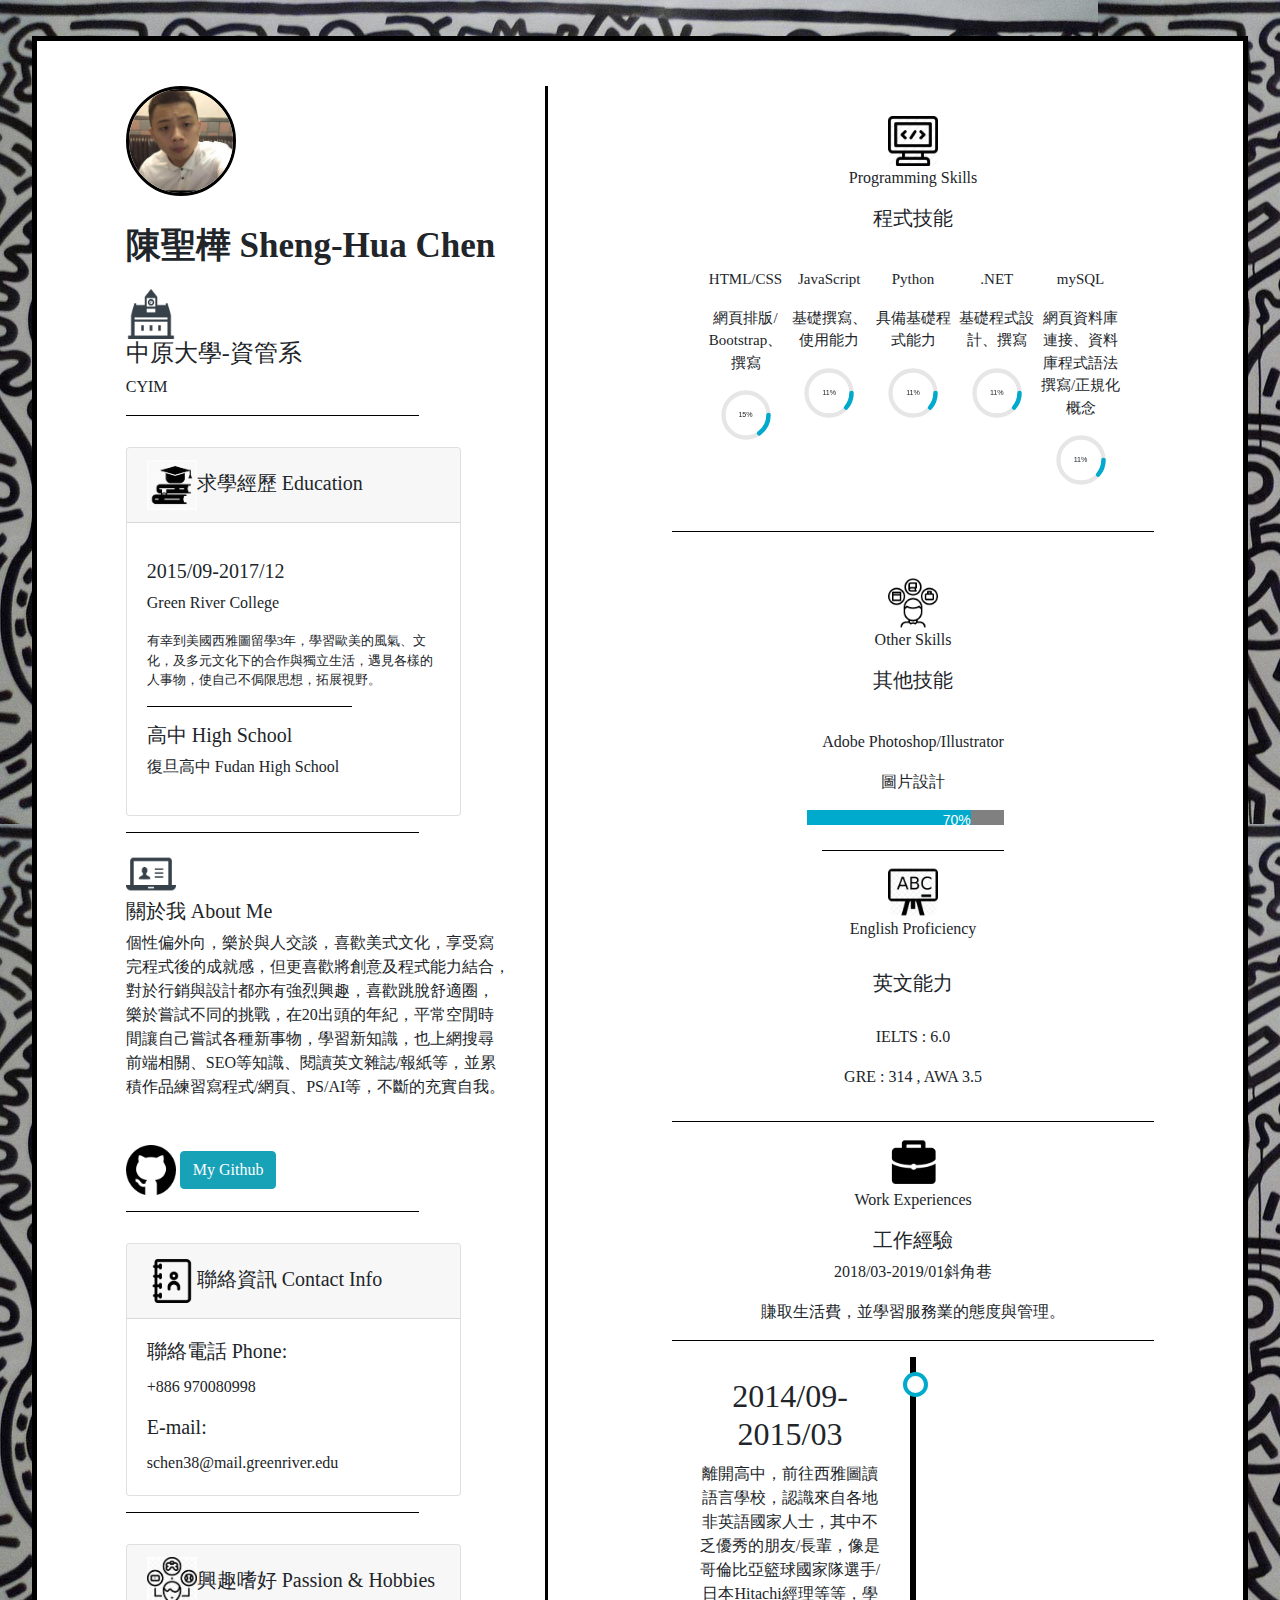
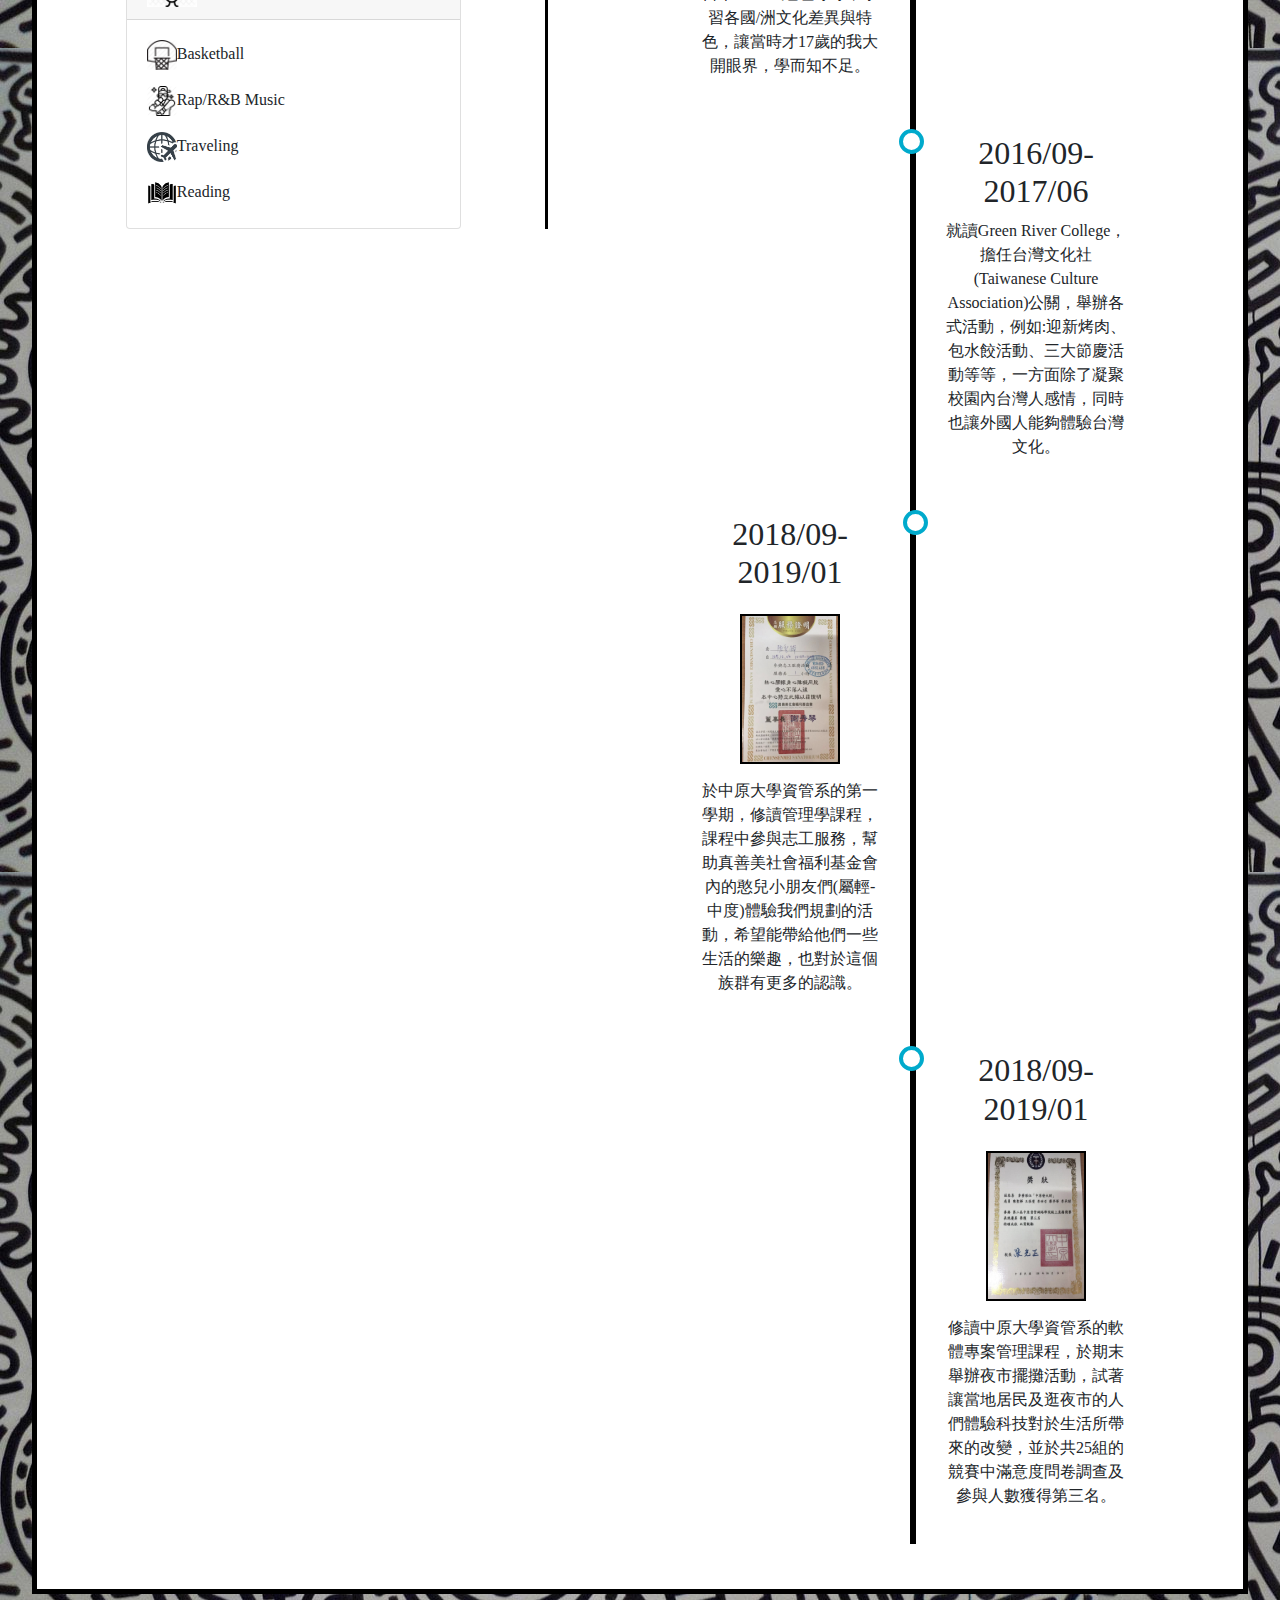
==== resume.html @ caaf8d16 "Add files via upload" ====
<!DOCTYPE html>
<html>
<head>
<meta name="viewport" content="width=device-width, initial-scale=1">
<meta charset="utf-8" >
<link rel="stylesheet" href="https://maxcdn.bootstrapcdn.com/bootstrap/4.0.0/css/bootstrap.min.css" integrity="sha384-Gn5384xqQ1aoWXA+058RXPxPg6fy4IWvTNh0E263XmFcJlSAwiGgFAW/dAiS6JXm" crossorigin="anonymous">
<style>
	body{
		background-image: url(img/back.jpg);
		font-family: Impact,Microsoft JhengHei; 
		text-decoration: none;
	}
	.main{
		margin: 4vh auto;
		background-color: white;
		max-width: 95vw;
		border:5px black solid;
	}
	.frame{
		margin: 0px auto;/*div對齊效果*/
  		text-align: center;/*display: inline對齊效果*/
  		font-weight: 500;
  		font-family: Impact; 

	}
	.frame div{
	 	display: inline-block;/*讓div並排*/ 
		vertical-align: top;/*就算個個div行數不同，也一律向上對齊*/ 
	}
	.left{
		margin:45px 60px;
		width:35%;
		max-width: 35%;
		text-align: left;
		border-right: 3px black solid;
	}
	.name{
		font-weight: 600;
		font-size: 35px;
	}
	.me{
		width:110px;
		height:110px;
		border-radius: 50%;
		border: 3px solid black;
	}
	.right{
		margin:45px 60px;
		width:40%;
		max-width: 40%;
	}
	.card{
		margin-top: 15px;
		width: 80%;
		max-width: 80%;
	}
	.btn-info a{
		text-decoration:none;
		color: white
	}
	.git{
		width: 100%;
		max-width: 100%;
		margin-top: 30px;
	}
	.skills{
		margin-top: 30px;
	}
	.icon{
		width: 50px;
		height: 50px;
	}
	.hobby{
		width: 30px;
		height: 30px;
	}
	.percent{
		margin: 30px auto;
		width:100%;
		max-width: 100%;
		font-size: 15px;
	}
	.percent div{
		width:80px;
	}
	.scontainer {
		height:15px;
  		background-color: grey;
  		width: 100%;
  		margin: 0 auto;
  		text-align: left;
	}

	.skill {
		height:15px;
 		text-align: right;
  		margin-left: -15px;
  		font-size: 14px;
  		font-family: sans-serif; 
  		color: white;
 		max-width: 100%;
	}

	.adobe {width: 90%; background-color: #00aacc;}
	.timeline {
  		position: relative;
  		max-width: 100%;
  		margin: 0 auto;
	}
	.timeline::after {
  		content: '';
  		position: absolute;
  		width: 6px;
  		background-color: black;
  		top: 0;
  		bottom: 0;
  		left: 50%;
  		margin-left: -3px;
	}

/* Container around content */
	.tcontainer {
  		position: relative;
  		background-color: inherit;
  		width: 50%;
	}

/* The circles on the timeline */
	.tcontainer::after {
  		content: '';
  		position: absolute;
  		width: 25px;
  		height: 25px;
  		right: -17px;
  		background-color: white;
  		border: 4px solid #00aacc;
  		top: 15px;
  		border-radius: 50%;
  		z-index: 1;
	}
	.tleft {
  		left: -25.5%;
	}

/* Place the container to the right */
	.tright {
  		left: 25.5%;
	}

/* Add arrows to the left container (pointing right) */
	.tleft::before {
  		content: " ";
  		height: 0;
 		position: absolute;
  		top: 22px;
  		width: 0;
  		z-index: 1;
  		right: 30px;
  		border: medium solid black;
  		border-width: 10px 0 10px 10px;
  		border-color: transparent transparent transparent white;
	}

/* Add arrows to the right container (pointing left) */
	.tright::before {
  		content: " ";
  		height: 0;
  		position: absolute;
  		top: 22px;
  		width: 0;
  		z-index: 1;
  		left: 30px;
  		border: medium solid black;
  		border-width: 10px 10px 10px 0;
  		border-color: transparent white transparent transparent;
	}

/* Fix the circle for containers on the right side */
	.tright::after {
  		left: -16px;
	}

/* The actual content */
	.content {
  		padding: 20px 30px;
  		background-color: white;
  		position: relative;
  		border-radius: 6px;
      max-height: 100%;
      max-width: 100%;
	}
  .content img{
    width: 100px;
    height: 150px;
    transition: all 1.5s ease;
  }
  .content img:hover {
    transform: scale(3,3);
  }

/* Media queries - Responsive timeline on screens less than 600px wide */
	@media screen and (max-width: 600px) {
  /* Place the timelime to the left */
  	.timeline::after {
  		left: 31px;
  	}
  
  /* Full-width containers */
  	.tcontainer {
  		width: 100%;
  		padding-left: 70px;
  		padding-right: 25px;
  	}
  
  /* Make sure that all arrows are pointing leftwards */
  	.tcontainer::before {
  		left: 60px;
 	 	border: medium solid black;
  		border-width: 10px 10px 10px 0;
  		border-color: transparent white transparent transparent;
  	}

  /* Make sure all circles are at the same spot */
  	.tleft::after, .tright::after {
  		left: 15px;
  	}
  
  /* Make all right containers behave like the left ones */
  	.tright {
  		left: 0%;
  	}
</style>
</head>

<body>
<div class="main">
	<div class="frame">
	<div class="left">
  		<img src="img/me.png" class="me">
  		<br><br>
  		<p class="name">陳聖樺  Sheng-Hua Chen</p>
  		<img src="img/school.png" class="icon">
  		<h4>中原大學-資管系</h4>
  		<p>CYIM</p>
  		<hr width="70%" align="left" color="black">
  		<div class="card">
  			<h5 class="card-header"><img src="img/education.jpg" class="icon">求學經歷  Education</h5>
  			<div class="card-body">
  				<p class="card-text"><h5>2015/09-2017/12</h5>Green River College</p>
  				<p class="card-text" style="font-size: 13px;">有幸到美國西雅圖留學3年，學習歐美的風氣、文化，及多元文化下的合作與獨立生活，遇見各樣的人事物，使自己不侷限思想，拓展視野。</p>
  				<hr width="70%" align="left" color="black">
  				<p class="card-text"><h5>高中  High School</h5>復旦高中  Fudan High School</p>
  			</div>
  		</div>
  		<hr width="70%" align="left" color="black">
  		<img src="img/aboutme.png" class="icon">
  		<h5>關於我  About Me</h5>
  		<p>個性偏外向，樂於與人交談，喜歡美式文化，享受寫<br>完程式後的成就感，但更喜歡將創意及程式能力結合，<br>對於行銷與設計都亦有強烈興趣，喜歡跳脫舒適圈，<br>樂於嘗試不同的挑戰，在20出頭的年紀，平常空閒時<br>間讓自己嘗試各種新事物，學習新知識，也上網搜尋<br>前端相關、SEO等知識、閱讀英文雜誌/報紙等，並累<br>積作品練習寫程式/網頁、PS/AI等，不斷的充實自我。
  		</p>
  		<div class="git">
  			<img src="img/github.png" class="icon">
  			<a href="https://github.com/schen38" class="btn btn-info">My    Github</a>
  		</div>
  		<hr width="70%" align="left" color="black">
  		<div class="card">
  			<h5 class="card-header"><img src="img/contact.png" class="icon">聯絡資訊  Contact Info</h5>
  			<div class="card-body">
    			<h5 class="card-title">聯絡電話  Phone:</h5>
    			<p class="card-text">+886 970080998</p>
    			<h5 class="card-title">E-mail:</h5>
    			<p class="card-text">schen38@mail.greenriver.edu</p>
  			</div>
  		</div>
  		<hr width="70%" align="left" color="black">
  		<div class="card">
  			<h5 class="card-header"><img src="img/hobby.jpg" class="icon">興趣嗜好  Passion & Hobbies</h5>
  			<div class="card-body">
  				<p class="card-text"><img src="img/basketball.png" class="hobby">Basketball</p>
  				<p class="card-text"><img src="img/rap.png" class="hobby">Rap/R&B Music</p>
  				<p class="card-text"><img src="img/traveling.jpg" class="hobby">Traveling</p>
  				<p class="card-text"><img src="img/reading.png" class="hobby">Reading</p>
  			</div>
  		</div>
  	</div>
  	<div class="right">
  		<div class="skills">
  			<img src="img/codingicon.png" class="icon">
  			<p>Programming    Skills</p>
  			<h5>程式技能</h5>
  		</div>
  		<div class="percent">
  			<div>
  				<center><p>HTML/CSS</p></center>
  				<center><p>網頁排版/ Bootstrap、撰寫</p></center>
  				<div class="circleChart" id="0"></div>
  			</div>
  			<div>
  				<center><p>JavaScript</p></center>
  				<center><p>基礎撰寫、使用能力</p></center>
  				<div class="circleChart" id="1"></div>
  			</div>
  			<div>
  				<center><p>Python</p></center>
  				<center><p>具備基礎程式能力</p></center>
  				<div class="circleChart" id="2"></div>
  			</div>
  			<div>
  				<center><p>.NET</p></center>
  				<center><p>基礎程式設計、撰寫</p></center>
  				<div class="circleChart" id="3"></div>
  			</div>
  			<div>
  				<center><p>mySQL</p></center>
  				<center><p>網頁資料庫連接、資料庫程式語法撰寫/正規化概念</p></center>
  				<div class="circleChart" id="4"></div>
  			</div>
		</div>
		<hr color="black">
		<div class="skills">
			<img src="img/otherskill.png" class="icon">
  			<p>Other Skills</p>
  			<h5>其他技能</h5>
  			<div class="skills">
    			<p>Adobe Photoshop/Illustrator</p>
    			<p>圖片設計</p>
    			<div class="scontainer">
      				<div class="skill adobe"><p>70%</p></div>
    			</div>
    			<hr color="black">
    			<img src="img/english.png" class="icon">
    			<p>English Proficiency</p>
    			<h5 class="skills">英文能力</h5>
    			<p class="skills">IELTS    :    6.0</p>
    			<p >GRE    :    314     ,    AWA    3.5</p>
    		</div>
		</div>
		<hr color="black">
		<img src="img/work.png" class="icon">
  		<p>Work    Experiences</p>
  		<h5>工作經驗</h5>
  		<p>2018/03-2019/01斜角巷</p>
  		<p>賺取生活費，並學習服務業的態度與管理。</p>
  		<hr color="black">
  		<div class="timeline">
  			<div class="tcontainer tleft">
    			<div class="content">
      				<h2>2014/09-2015/03</h2>
      				<p>離開高中，前往西雅圖讀語言學校，認識來自各地非英語國家人士，其中不乏優秀的朋友/長輩，像是哥倫比亞籃球國家隊選手/日本Hitachi經理等等，學習各國/洲文化差異與特色，讓當時才17歲的我大開眼界，學而知不足。</p>
    			</div>
  			</div>
  			<div class="tcontainer tright">
    			<div class="content">
      				<h2>2016/09-2017/06</h2>
      				<p>就讀Green River College，擔任台灣文化社(Taiwanese Culture Association)公關，舉辦各式活動，例如:迎新烤肉、包水餃活動、三大節慶活動等等，一方面除了凝聚校園內台灣人感情，同時也讓外國人能夠體驗台灣文化。</p>
    			</div>
  			</div>
  			<div class="tcontainer tleft">
    			<div class="content">
      			<h2>2018/09-2019/01</h2>
            <img src="img/certificatem.jpg" style="filter: grayscale(0.1); border:2px solid black;margin: 15px auto;">
      			<p>於中原大學資管系的第一學期，修讀管理學課程，課程中參與志工服務，幫助真善美社會福利基金會內的憨兒小朋友們(屬輕-中度)體驗我們規劃的活動，希望能帶給他們一些生活的樂趣，也對於這個族群有更多的認識。</p>
    			</div>
  			</div>
        <div class="tcontainer tright">
          <div class="content">
            <h2>2018/09-2019/01</h2>
            <img src="img/certificates.jpg" style="filter: grayscale(0.1); border:2px solid black;margin: 15px auto;">
            <p>修讀中原大學資管系的軟體專案管理課程，於期末舉辦夜市擺攤活動，試著讓當地居民及逛夜市的人們體驗科技對於生活所帶來的改變，並於共25組的競賽中滿意度問卷調查及參與人數獲得第三名。</p>
          </div>
        </div>
  		</div>
  	</div>
	</div>
</div>

<script src="js/jquery-1.11.0.min.js" type="text/javascript"></script>
<script src="js/circleChart.min.js"></script>
<script type="text/javascript">
	$(".circleChart#0").circleChart({
		size: 50,
		value: 80,
		text: 0,
		onDraw: function(el, circle) {
			circle.text(Math.round(circle.value) + "%");
		}
	});
	$(".circleChart#1").circleChart({
		size: 50,
		value: 60,
		text: 0,
		onDraw: function(el, circle) {
			circle.text(Math.round(circle.value) + "%");
		}
	});
	$(".circleChart#2").circleChart({
		size: 50,
		value: 60,
		text: 0,
		onDraw: function(el, circle) {
			circle.text(Math.round(circle.value) + "%");
		}
	});
	$(".circleChart#3").circleChart({
		size: 50,
		value: 60,
		text: 0,
		onDraw: function(el, circle) {
			circle.text(Math.round(circle.value) + "%");
		}
	});
	$(".circleChart#4").circleChart({
		size: 50,
		value: 60,
		text: 0,
		onDraw: function(el, circle) {
			circle.text(Math.round(circle.value) + "%");
		}
	});

</script>
</body>
</html>
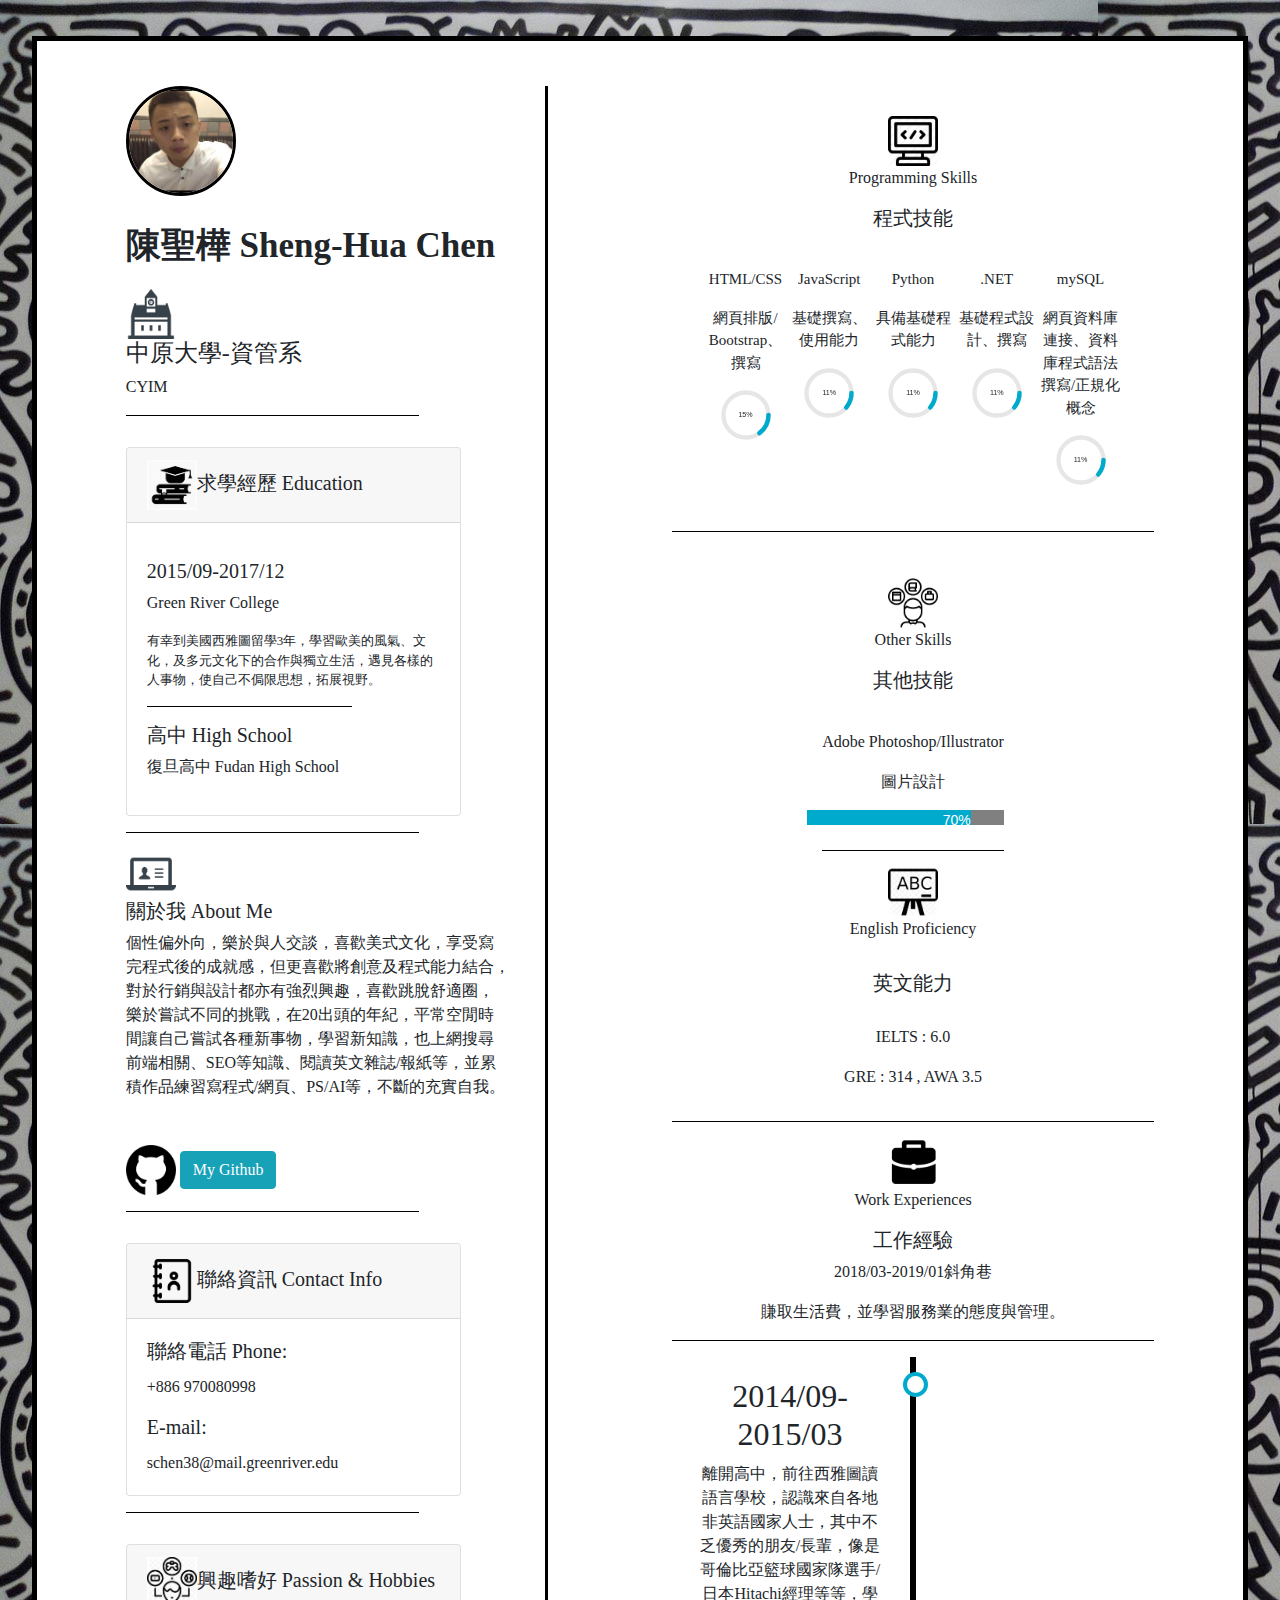
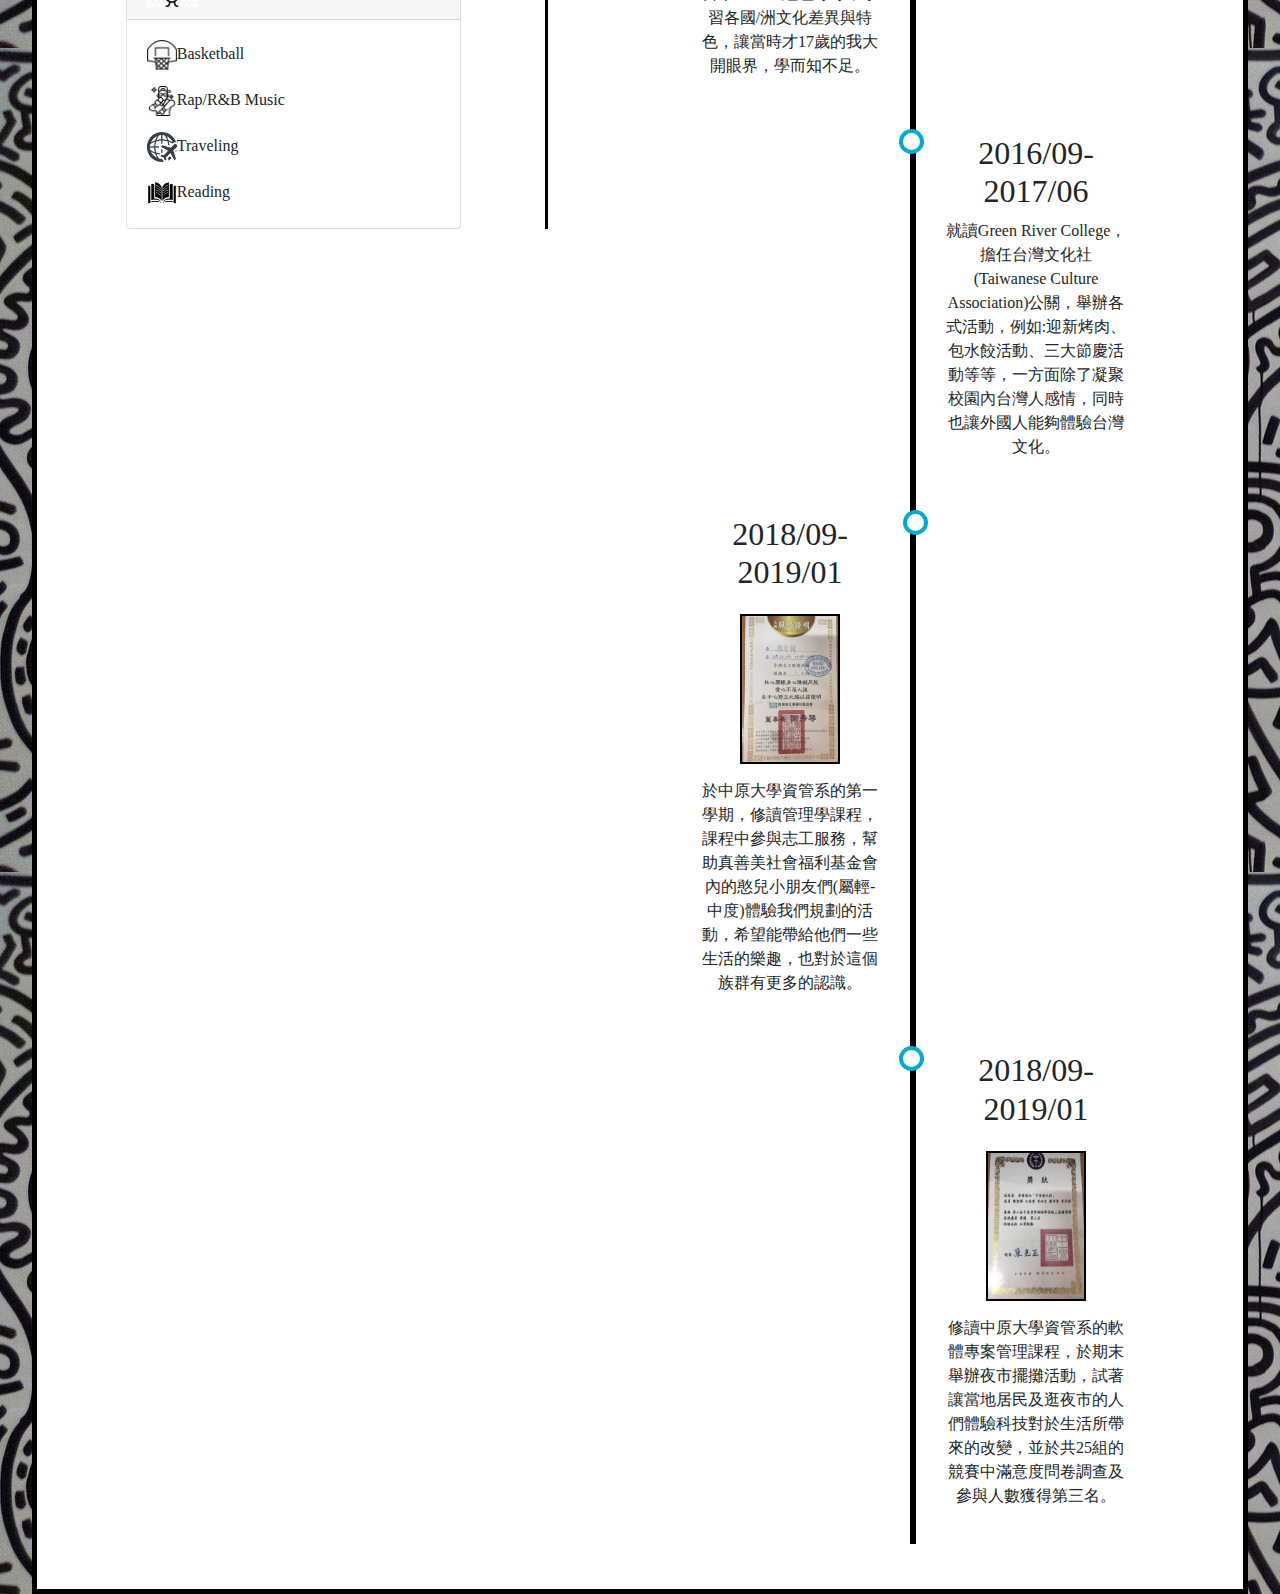
==== commit ac673468: "Update resume.html" ====
--- a/resume.html
+++ b/resume.html
@@ -9,6 +9,10 @@
 		background-image: url(img/back.jpg);
 		font-family: Impact,Microsoft JhengHei; 
 		text-decoration: none;
+		max-width: 100vw;
+   		width: 100vw;
+    		max-height: 100vh;
+    		height: 100vh;
 	}
 	.main{
 		margin: 4vh auto;
@@ -419,4 +423,4 @@
 
 </script>
 </body>
-</html>+</html>
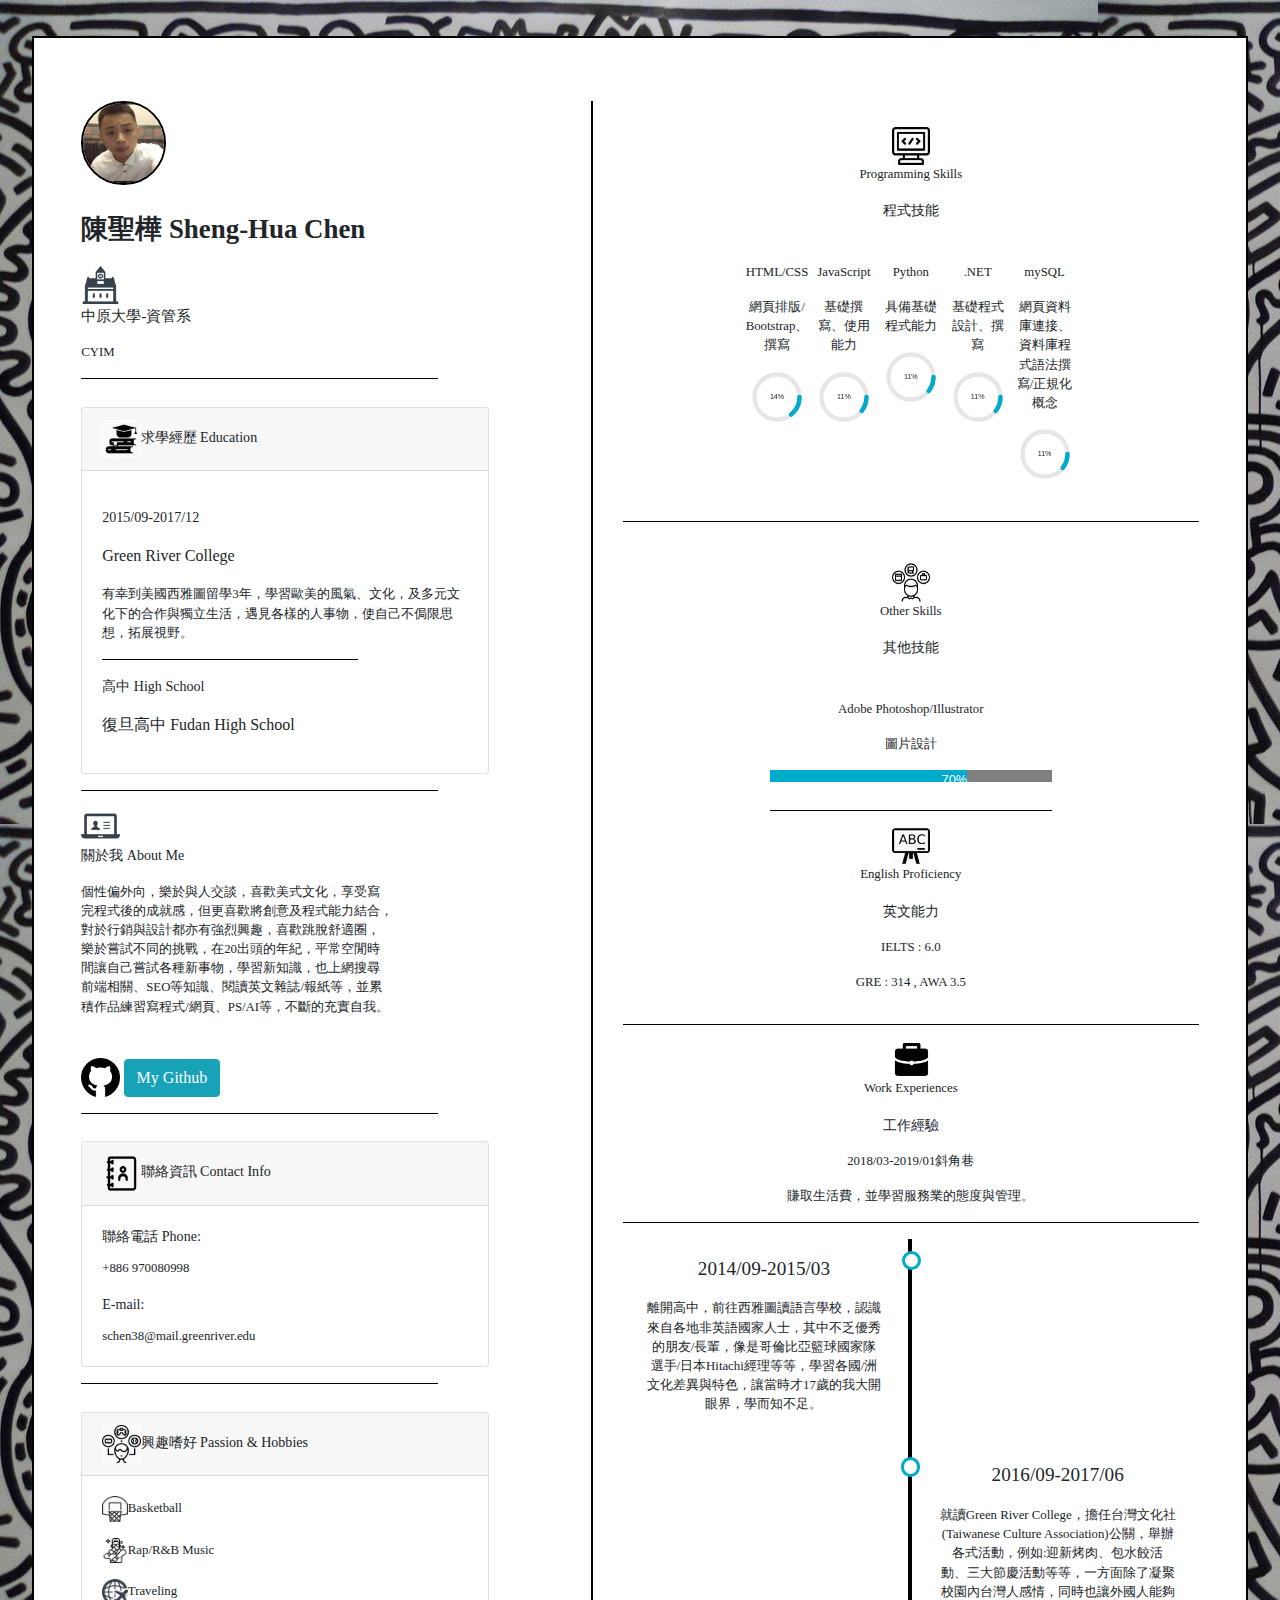
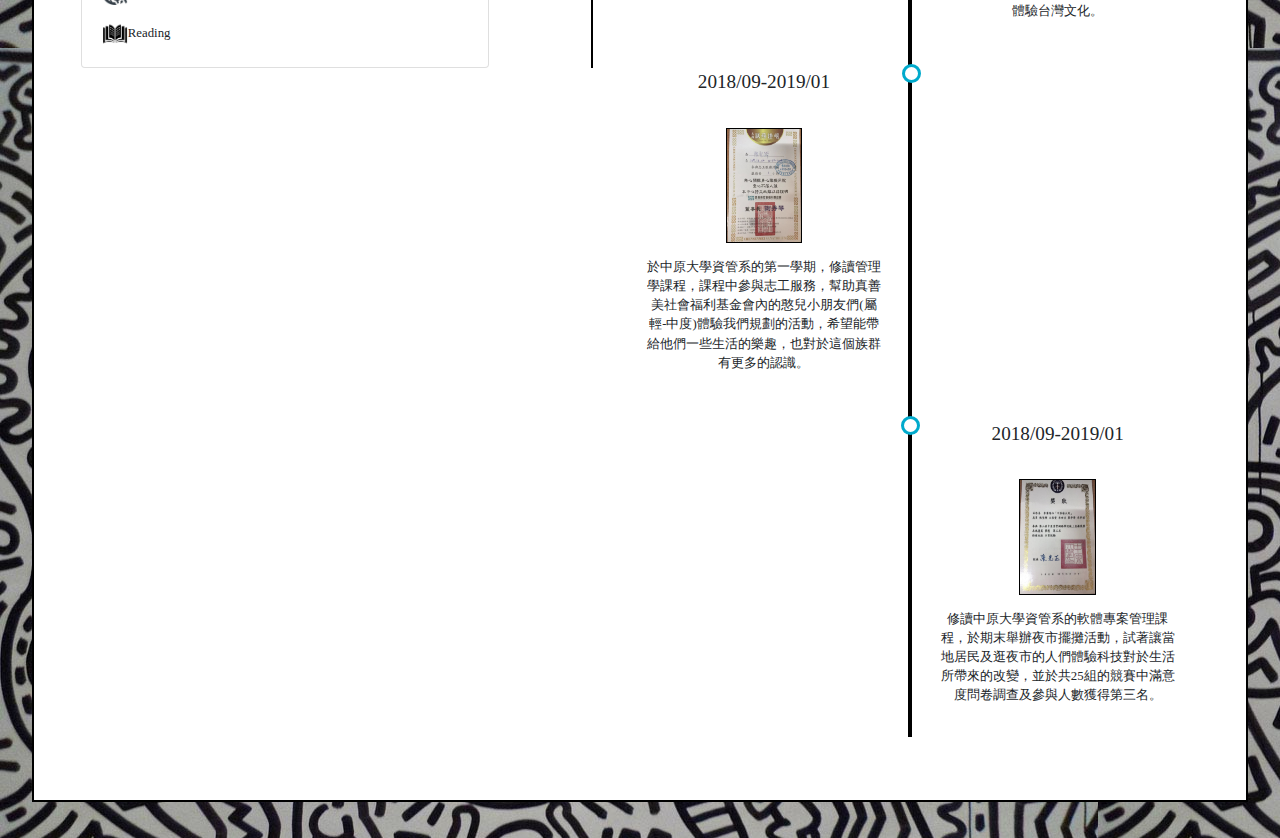
==== commit 14b5f373: "Update resume.html" ====
--- a/resume.html
+++ b/resume.html
@@ -9,18 +9,28 @@
 		background-image: url(img/back.jpg);
 		font-family: Impact,Microsoft JhengHei; 
 		text-decoration: none;
-		max-width: 100vw;
-   		width: 100vw;
-    		max-height: 100vh;
-    		height: 100vh;
-	}
+    }
+  .myh2{
+    font-size: 1.5vmax;
+  }
+  .myh4{
+    font-size: 1.2vmax;
+  }
+  .myh5{
+    font-size: 1.1vmax;
+  }
+  .myp {
+    font-size: 1.0vmax;
+  }
 	.main{
 		margin: 4vh auto;
 		background-color: white;
 		max-width: 95vw;
-		border:5px black solid;
+		border:0.2vmax black solid;
 	}
 	.frame{
+    max-width: 90vw;
+    width: 90vw;
 		margin: 0px auto;/*div對齊效果*/
   		text-align: center;/*display: inline對齊效果*/
   		font-weight: 500;
@@ -32,29 +42,29 @@
 		vertical-align: top;/*就算個個div行數不同，也一律向上對齊*/ 
 	}
 	.left{
-		margin:45px 60px;
-		width:35%;
-		max-width: 35%;
+		margin:7vh 1vw;
+		width:40vw;
+		max-width: 40vw;
 		text-align: left;
-		border-right: 3px black solid;
+		border-right: 0.2vmax black solid;
 	}
 	.name{
 		font-weight: 600;
-		font-size: 35px;
+		font-size: 2.1vmax;
 	}
 	.me{
-		width:110px;
-		height:110px;
+		width:6.6vmax;
+		height:6.6vmax;
 		border-radius: 50%;
-		border: 3px solid black;
+		border: 0.2vmax solid black;
 	}
 	.right{
-		margin:45px 60px;
-		width:40%;
-		max-width: 40%;
+		margin:7vh 1vw;
+		width:45vw;
+		max-width: 45vw;
 	}
 	.card{
-		margin-top: 15px;
+		margin-top: 0.9vmax;
 		width: 80%;
 		max-width: 80%;
 	}
@@ -65,30 +75,32 @@
 	.git{
 		width: 100%;
 		max-width: 100%;
-		margin-top: 30px;
+		margin-top: 2vmax;
 	}
 	.skills{
-		margin-top: 30px;
+    max-width: 70%;
+    width: 70%;
+		margin-top: 2vmax;
 	}
 	.icon{
-		width: 50px;
-		height: 50px;
+		width: 3vmax;
+		height: 3vmax;
 	}
 	.hobby{
-		width: 30px;
-		height: 30px;
+		width: 2vmax;
+		height: 2vmax;
 	}
 	.percent{
-		margin: 30px auto;
+		margin: 2vmax auto;
 		width:100%;
 		max-width: 100%;
-		font-size: 15px;
+		font-size: 0.9vmax;
 	}
 	.percent div{
-		width:80px;
+		width:5vmax;
 	}
 	.scontainer {
-		height:15px;
+		height:0.9vmax;
   		background-color: grey;
   		width: 100%;
   		margin: 0 auto;
@@ -96,13 +108,12 @@
 	}
 
 	.skill {
-		height:15px;
+		height:0.9vmax;
  		text-align: right;
-  		margin-left: -15px;
-  		font-size: 14px;
+  		font-size: 0.88vmax;
   		font-family: sans-serif; 
   		color: white;
- 		max-width: 100%;
+ 		max-width: 70%;
 	}
 
 	.adobe {width: 90%; background-color: #00aacc;}
@@ -114,12 +125,12 @@
 	.timeline::after {
   		content: '';
   		position: absolute;
-  		width: 6px;
+  		width: 0.33vmax;
   		background-color: black;
   		top: 0;
   		bottom: 0;
   		left: 50%;
-  		margin-left: -3px;
+  		margin-left: -0.2vmax;
 	}
 
 /* Container around content */
@@ -133,12 +144,12 @@
 	.tcontainer::after {
   		content: '';
   		position: absolute;
-  		width: 25px;
-  		height: 25px;
-  		right: -17px;
+  		width: 1.5vmax;
+  		height: 1.5vmax;
+  		right: -1vmax;
   		background-color: white;
-  		border: 4px solid #00aacc;
-  		top: 15px;
+  		border: 0.26vmax solid #00aacc;
+  		top: 0.9vmax;
   		border-radius: 50%;
   		z-index: 1;
 	}
@@ -156,12 +167,12 @@
   		content: " ";
   		height: 0;
  		position: absolute;
-  		top: 22px;
+  		top: 1.3vmax;
   		width: 0;
   		z-index: 1;
-  		right: 30px;
+  		right: 2vmax;
   		border: medium solid black;
-  		border-width: 10px 0 10px 10px;
+  		border-width: 0.6vmax 0 0.6vmax 0.6vmax;
   		border-color: transparent transparent transparent white;
 	}
 
@@ -170,32 +181,32 @@
   		content: " ";
   		height: 0;
   		position: absolute;
-  		top: 22px;
+  		top: 1.3vmax;
   		width: 0;
   		z-index: 1;
-  		left: 30px;
+  		left: 2vmax;
   		border: medium solid black;
-  		border-width: 10px 10px 10px 0;
+  		border-width: 0.6vmax 0.6vmax 0.6vmax 0;
   		border-color: transparent white transparent transparent;
 	}
 
 /* Fix the circle for containers on the right side */
 	.tright::after {
-  		left: -16px;
+  		left: -1vmax;
 	}
 
 /* The actual content */
 	.content {
-  		padding: 20px 30px;
+  		padding: 1.2vmax 2vmax;
   		background-color: white;
   		position: relative;
-  		border-radius: 6px;
+  		border-radius: 0.33vmax;
       max-height: 100%;
       max-width: 100%;
 	}
   .content img{
-    width: 100px;
-    height: 150px;
+    width: 6vmax;
+    height: 9vmax;
     transition: all 1.5s ease;
   }
   .content img:hover {
@@ -203,30 +214,30 @@
   }
 
 /* Media queries - Responsive timeline on screens less than 600px wide */
-	@media screen and (max-width: 600px) {
+	@media screen and (max-width: 36vmax) {
   /* Place the timelime to the left */
   	.timeline::after {
-  		left: 31px;
+  		left: 2vmax;
   	}
   
   /* Full-width containers */
   	.tcontainer {
   		width: 100%;
-  		padding-left: 70px;
-  		padding-right: 25px;
+  		padding-left: 4.2vmax;
+  		padding-right: 1.5vmax;
   	}
   
   /* Make sure that all arrows are pointing leftwards */
   	.tcontainer::before {
-  		left: 60px;
+  		left: 3.6vmax;
  	 	border: medium solid black;
-  		border-width: 10px 10px 10px 0;
+  		border-width: 0.6vmax 0.6vmax 0.6vmax 0;
   		border-color: transparent white transparent transparent;
   	}
 
   /* Make sure all circles are at the same spot */
   	.tleft::after, .tright::after {
-  		left: 15px;
+  		left: 0.9vmax;
   	}
   
   /* Make all right containers behave like the left ones */
@@ -244,22 +255,22 @@
   		<br><br>
   		<p class="name">陳聖樺  Sheng-Hua Chen</p>
   		<img src="img/school.png" class="icon">
-  		<h4>中原大學-資管系</h4>
-  		<p>CYIM</p>
+  		<p class="myh4">中原大學-資管系</p>
+  		<p class="myp">CYIM</p>
   		<hr width="70%" align="left" color="black">
   		<div class="card">
-  			<h5 class="card-header"><img src="img/education.jpg" class="icon">求學經歷  Education</h5>
+  			<p class="card-header myh5"><img src="img/education.jpg" class="icon">求學經歷  Education</p>
   			<div class="card-body">
-  				<p class="card-text"><h5>2015/09-2017/12</h5>Green River College</p>
+  				<p class="card-text"><p class="myh5">2015/09-2017/12</p>Green River College</p>
   				<p class="card-text" style="font-size: 13px;">有幸到美國西雅圖留學3年，學習歐美的風氣、文化，及多元文化下的合作與獨立生活，遇見各樣的人事物，使自己不侷限思想，拓展視野。</p>
   				<hr width="70%" align="left" color="black">
-  				<p class="card-text"><h5>高中  High School</h5>復旦高中  Fudan High School</p>
+  				<p class="card-text"><p class="myh5">高中  High School</p>復旦高中  Fudan High School</p>
   			</div>
   		</div>
   		<hr width="70%" align="left" color="black">
   		<img src="img/aboutme.png" class="icon">
-  		<h5>關於我  About Me</h5>
-  		<p>個性偏外向，樂於與人交談，喜歡美式文化，享受寫<br>完程式後的成就感，但更喜歡將創意及程式能力結合，<br>對於行銷與設計都亦有強烈興趣，喜歡跳脫舒適圈，<br>樂於嘗試不同的挑戰，在20出頭的年紀，平常空閒時<br>間讓自己嘗試各種新事物，學習新知識，也上網搜尋<br>前端相關、SEO等知識、閱讀英文雜誌/報紙等，並累<br>積作品練習寫程式/網頁、PS/AI等，不斷的充實自我。
+  		<p class="myh5">關於我  About Me</p>
+  		<p class="myp">個性偏外向，樂於與人交談，喜歡美式文化，享受寫<br>完程式後的成就感，但更喜歡將創意及程式能力結合，<br>對於行銷與設計都亦有強烈興趣，喜歡跳脫舒適圈，<br>樂於嘗試不同的挑戰，在20出頭的年紀，平常空閒時<br>間讓自己嘗試各種新事物，學習新知識，也上網搜尋<br>前端相關、SEO等知識、閱讀英文雜誌/報紙等，並累<br>積作品練習寫程式/網頁、PS/AI等，不斷的充實自我。
   		</p>
   		<div class="git">
   			<img src="img/github.png" class="icon">
@@ -267,109 +278,109 @@
   		</div>
   		<hr width="70%" align="left" color="black">
   		<div class="card">
-  			<h5 class="card-header"><img src="img/contact.png" class="icon">聯絡資訊  Contact Info</h5>
+  			<p class="card-header myh5"><img src="img/contact.png" class="icon">聯絡資訊  Contact Info</p>
   			<div class="card-body">
-    			<h5 class="card-title">聯絡電話  Phone:</h5>
-    			<p class="card-text">+886 970080998</p>
-    			<h5 class="card-title">E-mail:</h5>
-    			<p class="card-text">schen38@mail.greenriver.edu</p>
+    			<p class="card-title myh5">聯絡電話  Phone:</p>
+    			<p class="card-text myp">+886 970080998</p>
+    			<p class="card-title myh5">E-mail:</p>
+    			<p class="card-text myp">schen38@mail.greenriver.edu</p>
   			</div>
   		</div>
   		<hr width="70%" align="left" color="black">
   		<div class="card">
-  			<h5 class="card-header"><img src="img/hobby.jpg" class="icon">興趣嗜好  Passion & Hobbies</h5>
+  			<p class="card-header myh5"><img src="img/hobby.jpg" class="icon">興趣嗜好  Passion & Hobbies</p>
   			<div class="card-body">
-  				<p class="card-text"><img src="img/basketball.png" class="hobby">Basketball</p>
-  				<p class="card-text"><img src="img/rap.png" class="hobby">Rap/R&B Music</p>
-  				<p class="card-text"><img src="img/traveling.jpg" class="hobby">Traveling</p>
-  				<p class="card-text"><img src="img/reading.png" class="hobby">Reading</p>
+  				<p class="card-text myp"><img src="img/basketball.png" class="hobby">Basketball</p>
+  				<p class="card-text myp"><img src="img/rap.png" class="hobby">Rap/R&B Music</p>
+  				<p class="card-text myp"><img src="img/traveling.jpg" class="hobby">Traveling</p>
+  				<p class="card-text myp"><img src="img/reading.png" class="hobby">Reading</p>
   			</div>
   		</div>
   	</div>
   	<div class="right">
   		<div class="skills">
   			<img src="img/codingicon.png" class="icon">
-  			<p>Programming    Skills</p>
-  			<h5>程式技能</h5>
+  			<p class="myp">Programming    Skills</p>
+  			<p class="myh5">程式技能</p>
   		</div>
   		<div class="percent">
   			<div>
-  				<center><p>HTML/CSS</p></center>
-  				<center><p>網頁排版/ Bootstrap、撰寫</p></center>
+  				<center><p class="myp">HTML/CSS</p></center>
+  				<center><p class="myp">網頁排版/ Bootstrap、撰寫</p></center>
   				<div class="circleChart" id="0"></div>
   			</div>
   			<div>
-  				<center><p>JavaScript</p></center>
-  				<center><p>基礎撰寫、使用能力</p></center>
+  				<center><p class="myp">JavaScript</p></center>
+  				<center><p class="myp">基礎撰寫、使用能力</p></center>
   				<div class="circleChart" id="1"></div>
   			</div>
   			<div>
-  				<center><p>Python</p></center>
-  				<center><p>具備基礎程式能力</p></center>
+  				<center><p class="myp">Python</p></center>
+  				<center><p class="myp">具備基礎程式能力</p></center>
   				<div class="circleChart" id="2"></div>
   			</div>
   			<div>
-  				<center><p>.NET</p></center>
-  				<center><p>基礎程式設計、撰寫</p></center>
+  				<center><p class="myp">.NET</p></center>
+  				<center><p class="myp">基礎程式設計、撰寫</p></center>
   				<div class="circleChart" id="3"></div>
   			</div>
   			<div>
-  				<center><p>mySQL</p></center>
-  				<center><p>網頁資料庫連接、資料庫程式語法撰寫/正規化概念</p></center>
+  				<center><p class="myp">mySQL</p></center>
+  				<center><p class="myp">網頁資料庫連接、資料庫程式語法撰寫/正規化概念</p></center>
   				<div class="circleChart" id="4"></div>
   			</div>
 		</div>
 		<hr color="black">
 		<div class="skills">
 			<img src="img/otherskill.png" class="icon">
-  			<p>Other Skills</p>
-  			<h5>其他技能</h5>
+  			<p class="myp">Other Skills</p>
+  			<p class="myh5">其他技能</p>
   			<div class="skills">
-    			<p>Adobe Photoshop/Illustrator</p>
-    			<p>圖片設計</p>
+    			<p class="myp">Adobe Photoshop/Illustrator</p>
+    			<p class="myp">圖片設計</p>
     			<div class="scontainer">
-      				<div class="skill adobe"><p>70%</p></div>
+      				<div class="skill adobe"><p class="myp">70%</p></div>
     			</div>
     			<hr color="black">
     			<img src="img/english.png" class="icon">
-    			<p>English Proficiency</p>
-    			<h5 class="skills">英文能力</h5>
-    			<p class="skills">IELTS    :    6.0</p>
-    			<p >GRE    :    314     ,    AWA    3.5</p>
+    			<p class="myp">English Proficiency</p>
+    			<p class="myh5">英文能力</p>
+    			<p class="myp">IELTS    :    6.0</p>
+    			<p class="myp">GRE    :    314     ,    AWA    3.5</p>
     		</div>
 		</div>
 		<hr color="black">
 		<img src="img/work.png" class="icon">
-  		<p>Work    Experiences</p>
-  		<h5>工作經驗</h5>
-  		<p>2018/03-2019/01斜角巷</p>
-  		<p>賺取生活費，並學習服務業的態度與管理。</p>
+  		<p class="myp">Work    Experiences</p>
+  		<p class="myh5">工作經驗</p>
+  		<p class="myp">2018/03-2019/01斜角巷</p>
+  		<p class="myp">賺取生活費，並學習服務業的態度與管理。</p>
   		<hr color="black">
   		<div class="timeline">
   			<div class="tcontainer tleft">
     			<div class="content">
-      				<h2>2014/09-2015/03</h2>
-      				<p>離開高中，前往西雅圖讀語言學校，認識來自各地非英語國家人士，其中不乏優秀的朋友/長輩，像是哥倫比亞籃球國家隊選手/日本Hitachi經理等等，學習各國/洲文化差異與特色，讓當時才17歲的我大開眼界，學而知不足。</p>
+      				<p class="myh2">2014/09-2015/03</p>
+      				<p class="myp">離開高中，前往西雅圖讀語言學校，認識來自各地非英語國家人士，其中不乏優秀的朋友/長輩，像是哥倫比亞籃球國家隊選手/日本Hitachi經理等等，學習各國/洲文化差異與特色，讓當時才17歲的我大開眼界，學而知不足。</p>
     			</div>
   			</div>
   			<div class="tcontainer tright">
     			<div class="content">
-      				<h2>2016/09-2017/06</h2>
-      				<p>就讀Green River College，擔任台灣文化社(Taiwanese Culture Association)公關，舉辦各式活動，例如:迎新烤肉、包水餃活動、三大節慶活動等等，一方面除了凝聚校園內台灣人感情，同時也讓外國人能夠體驗台灣文化。</p>
+      				<p class="myh2">2016/09-2017/06</p>
+      				<p class="myp">就讀Green River College，擔任台灣文化社(Taiwanese Culture Association)公關，舉辦各式活動，例如:迎新烤肉、包水餃活動、三大節慶活動等等，一方面除了凝聚校園內台灣人感情，同時也讓外國人能夠體驗台灣文化。</p>
     			</div>
   			</div>
   			<div class="tcontainer tleft">
     			<div class="content">
-      			<h2>2018/09-2019/01</h2>
-            <img src="img/certificatem.jpg" style="filter: grayscale(0.1); border:2px solid black;margin: 15px auto;">
-      			<p>於中原大學資管系的第一學期，修讀管理學課程，課程中參與志工服務，幫助真善美社會福利基金會內的憨兒小朋友們(屬輕-中度)體驗我們規劃的活動，希望能帶給他們一些生活的樂趣，也對於這個族群有更多的認識。</p>
+      			<p class="myh2">2018/09-2019/01</p>
+            <img src="img/certificatem.jpg" style="filter: grayscale(0.1); border:0.1vmax solid black;margin: 15px auto;">
+      			<p class="myp">於中原大學資管系的第一學期，修讀管理學課程，課程中參與志工服務，幫助真善美社會福利基金會內的憨兒小朋友們(屬輕-中度)體驗我們規劃的活動，希望能帶給他們一些生活的樂趣，也對於這個族群有更多的認識。</p>
     			</div>
   			</div>
         <div class="tcontainer tright">
           <div class="content">
-            <h2>2018/09-2019/01</h2>
-            <img src="img/certificates.jpg" style="filter: grayscale(0.1); border:2px solid black;margin: 15px auto;">
-            <p>修讀中原大學資管系的軟體專案管理課程，於期末舉辦夜市擺攤活動，試著讓當地居民及逛夜市的人們體驗科技對於生活所帶來的改變，並於共25組的競賽中滿意度問卷調查及參與人數獲得第三名。</p>
+            <p class="myh2">2018/09-2019/01</p>
+            <img src="img/certificates.jpg" style="filter: grayscale(0.1); border:0.1vmax  solid black;margin: 15px auto;">
+            <p class="myp">修讀中原大學資管系的軟體專案管理課程，於期末舉辦夜市擺攤活動，試著讓當地居民及逛夜市的人們體驗科技對於生活所帶來的改變，並於共25組的競賽中滿意度問卷調查及參與人數獲得第三名。</p>
           </div>
         </div>
   		</div>
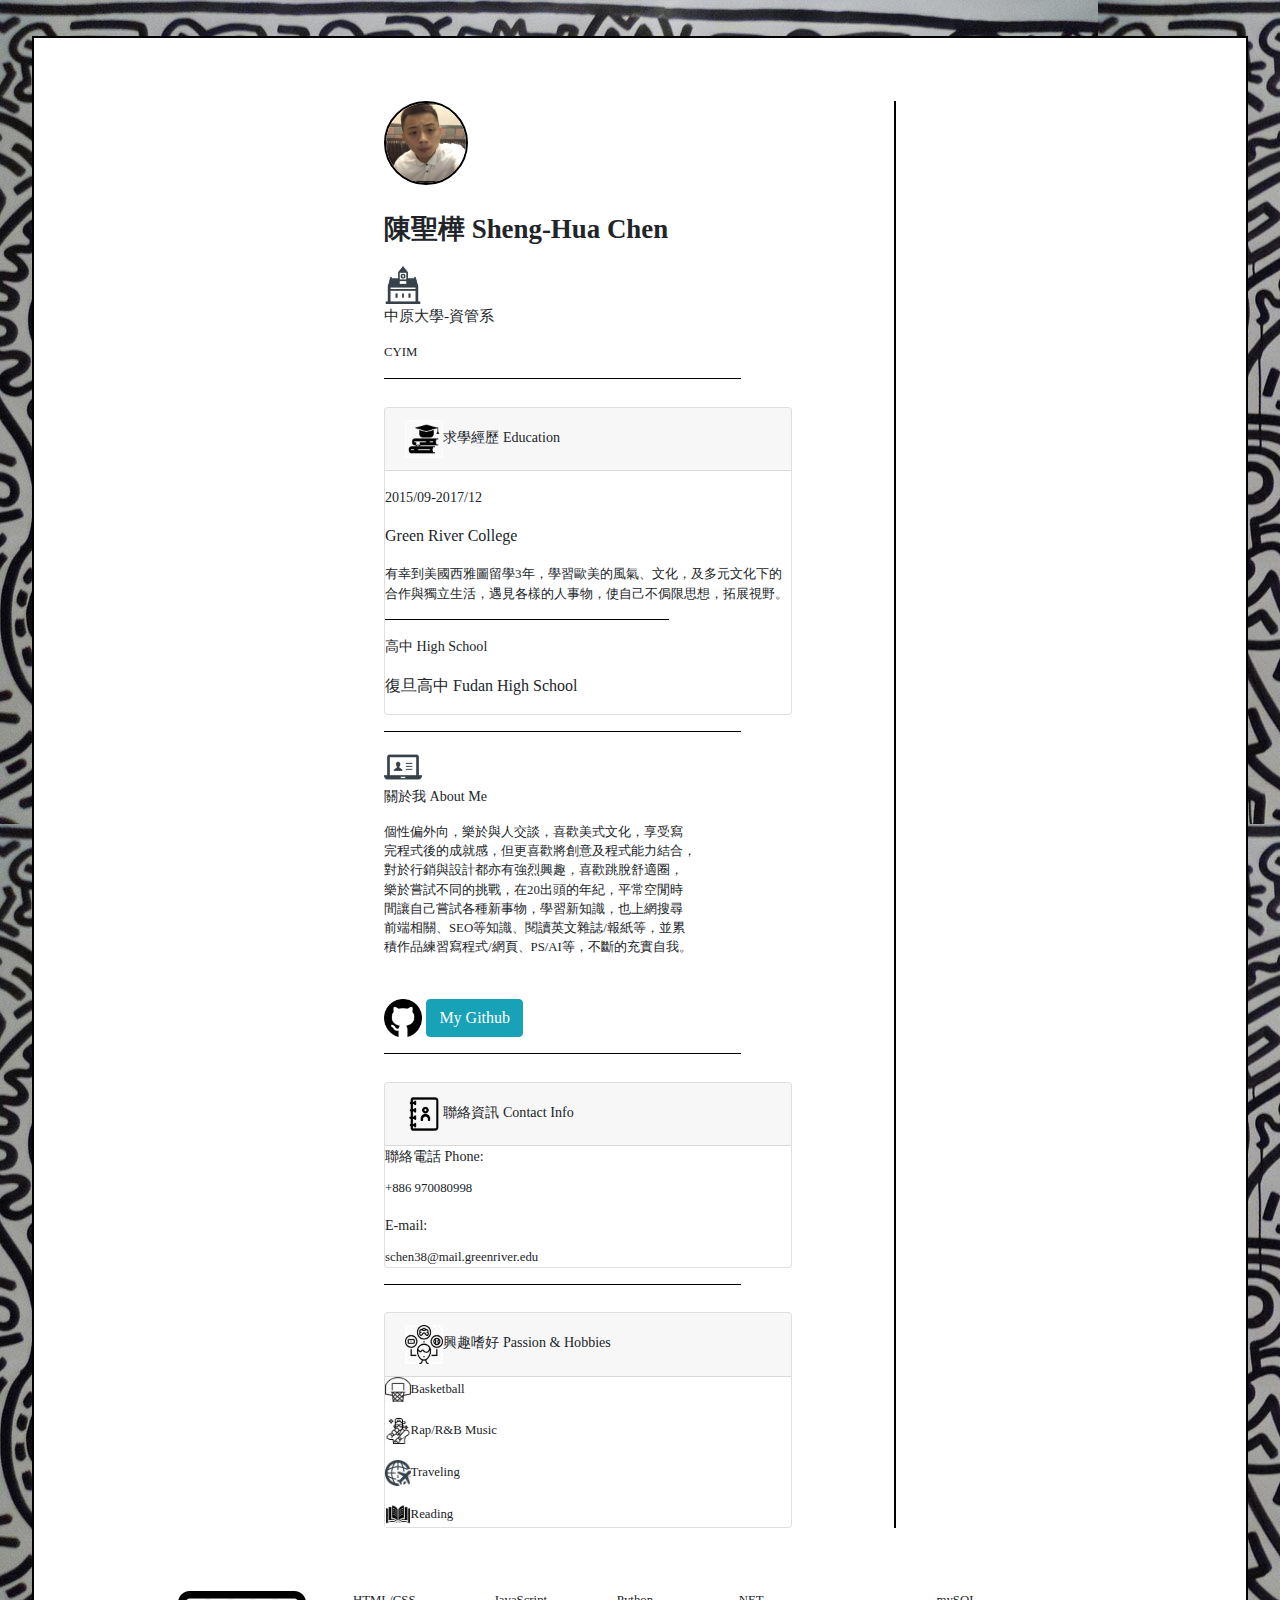
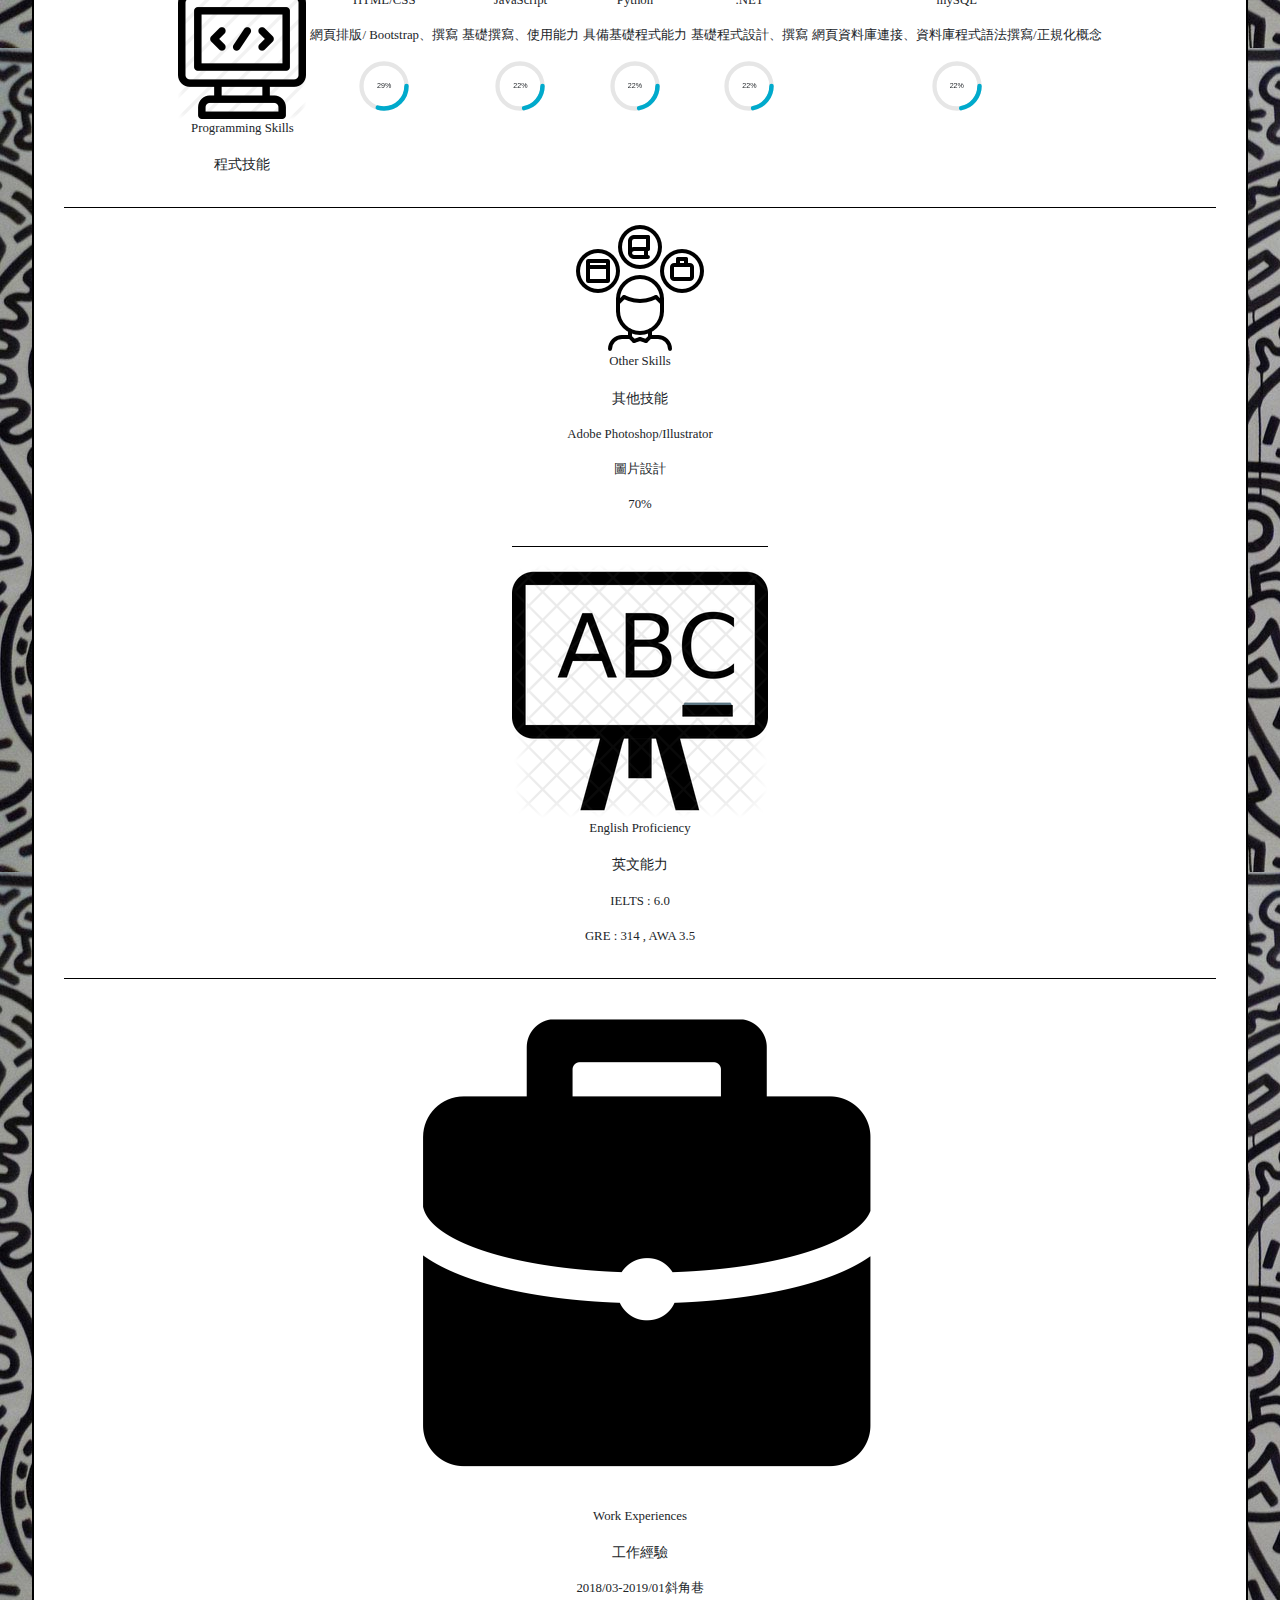
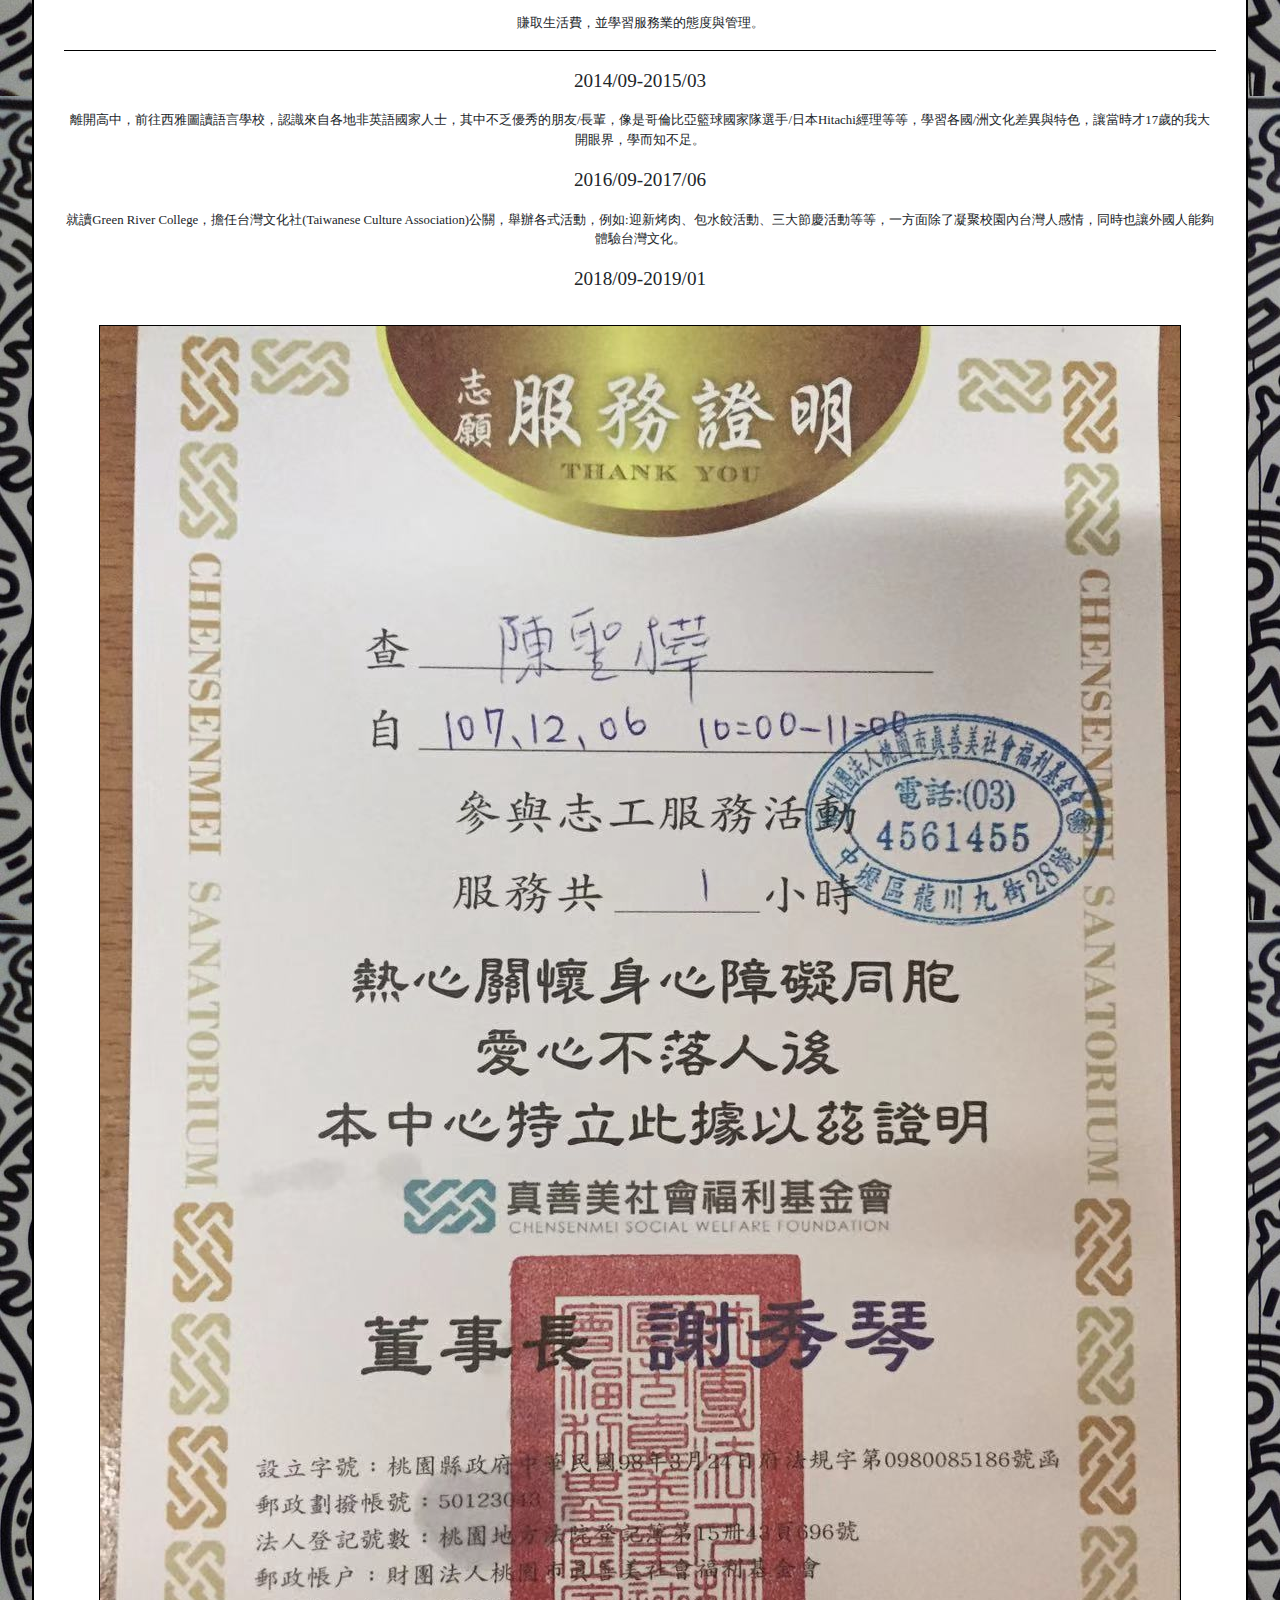
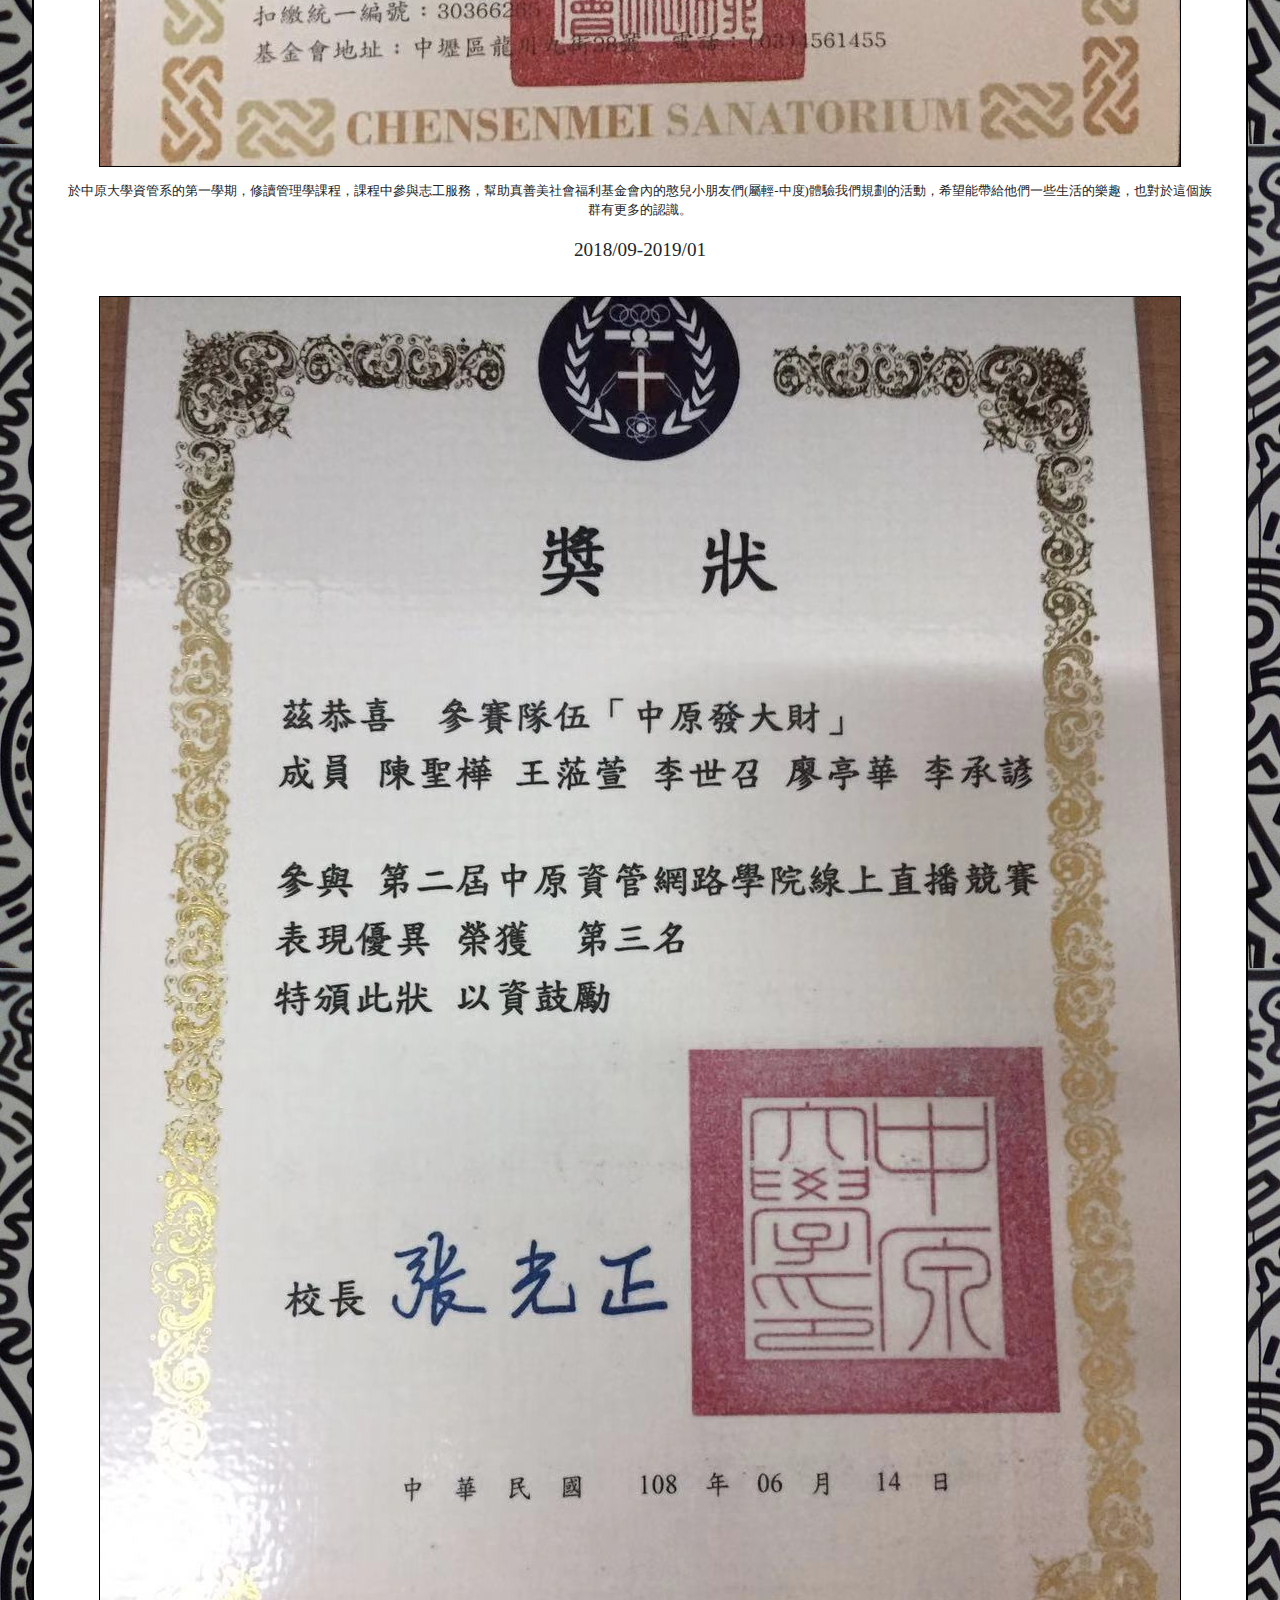
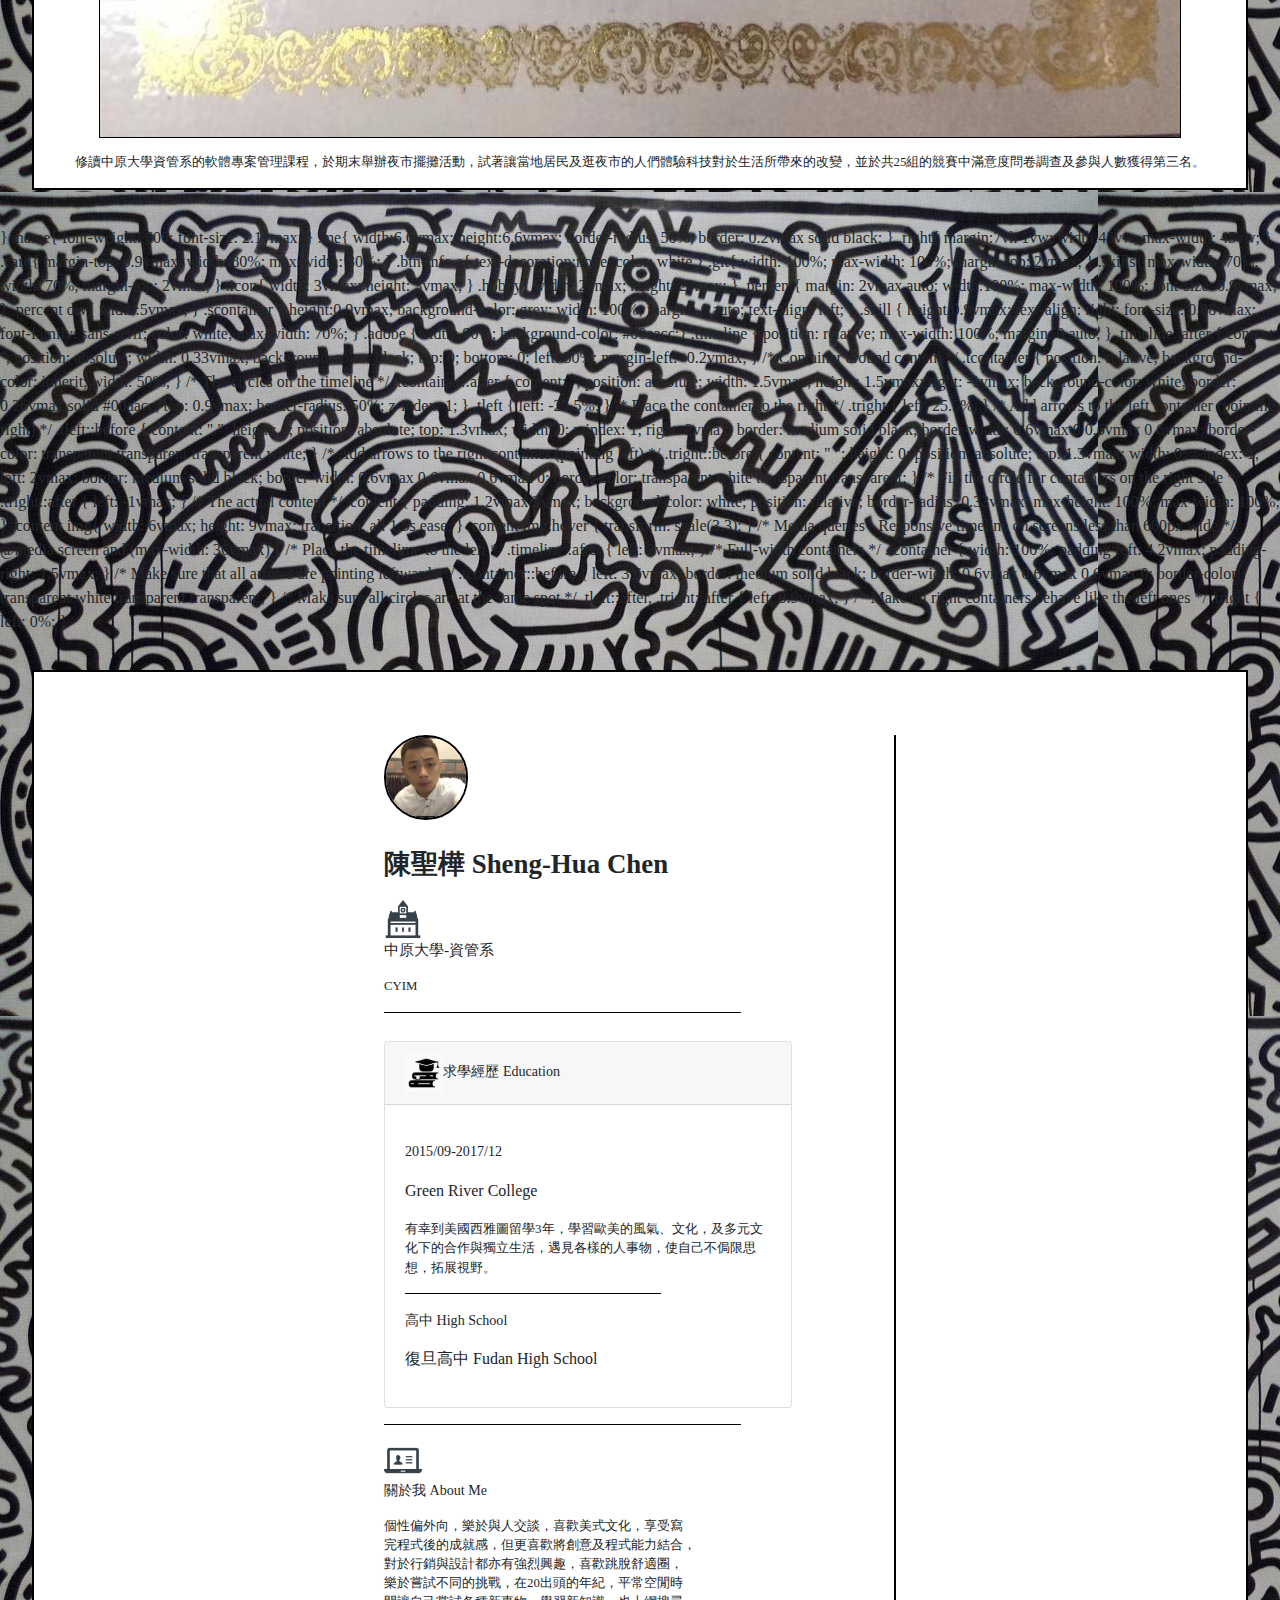
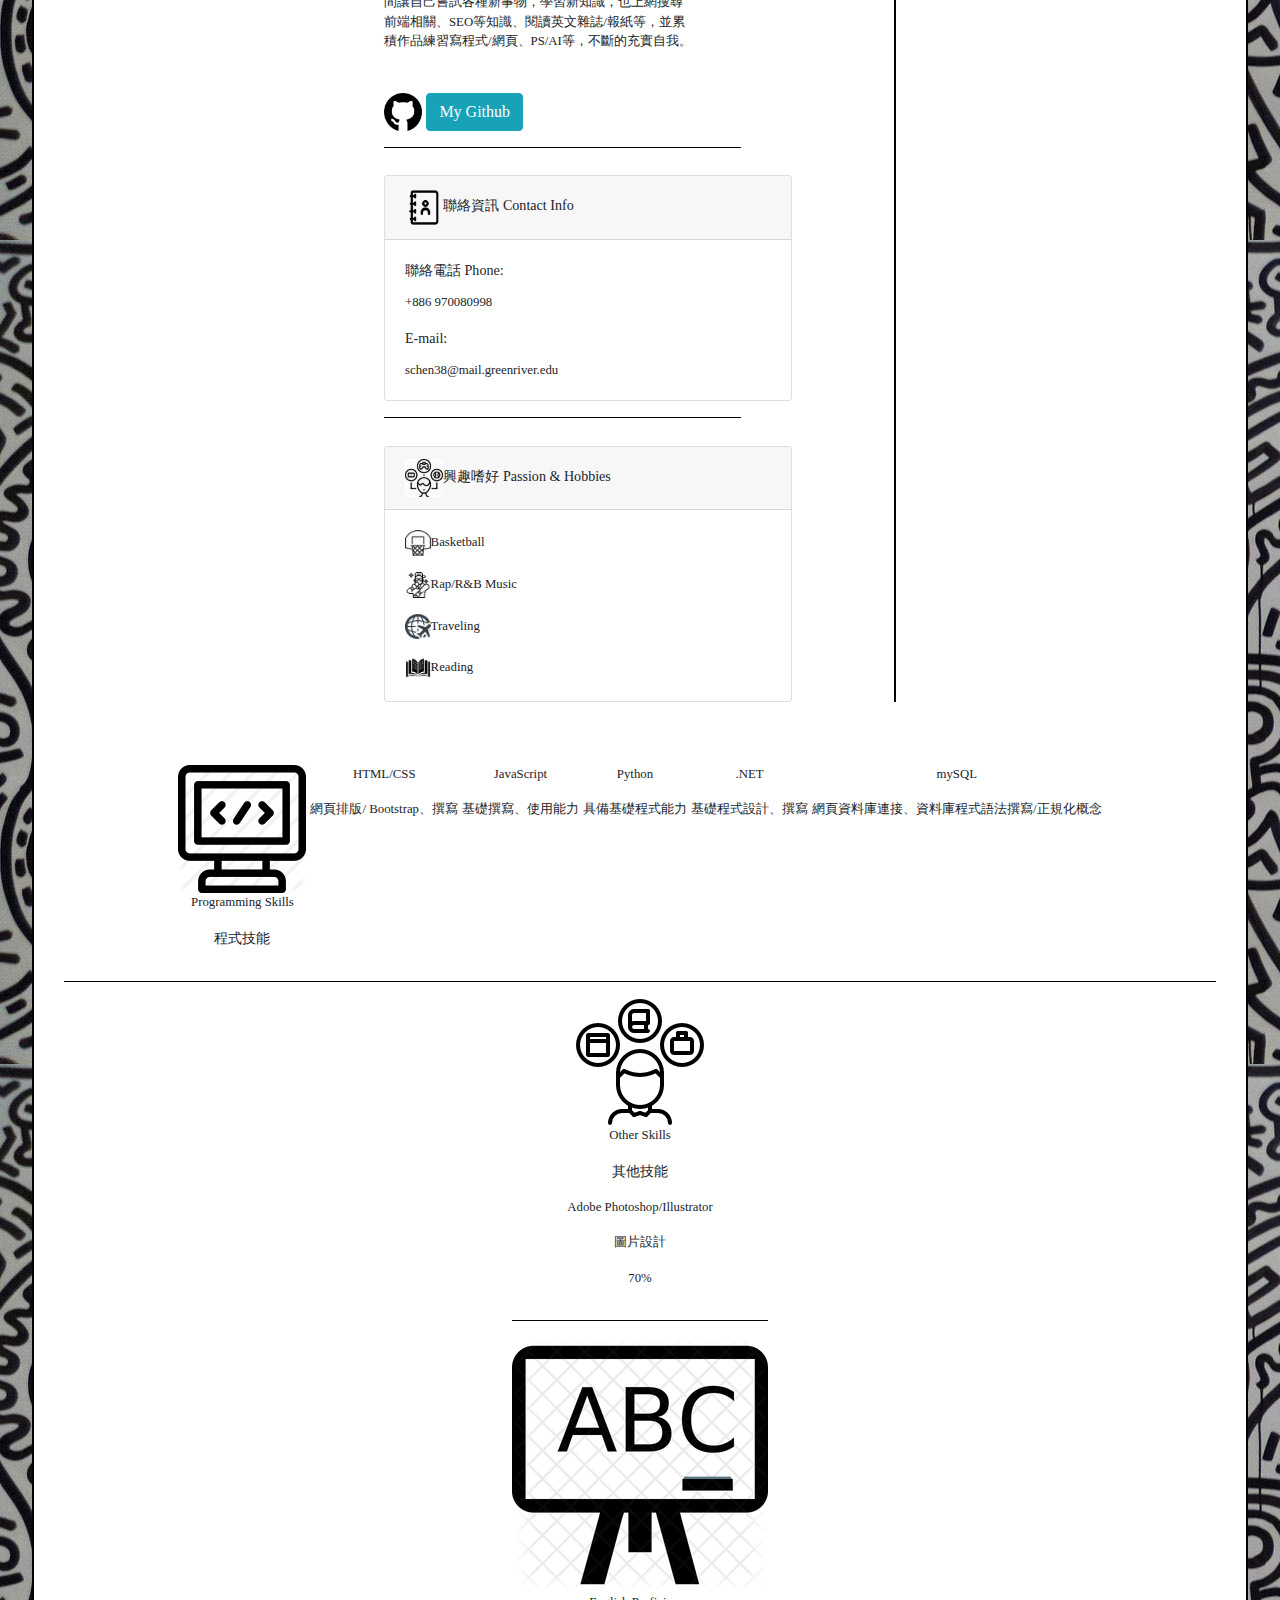
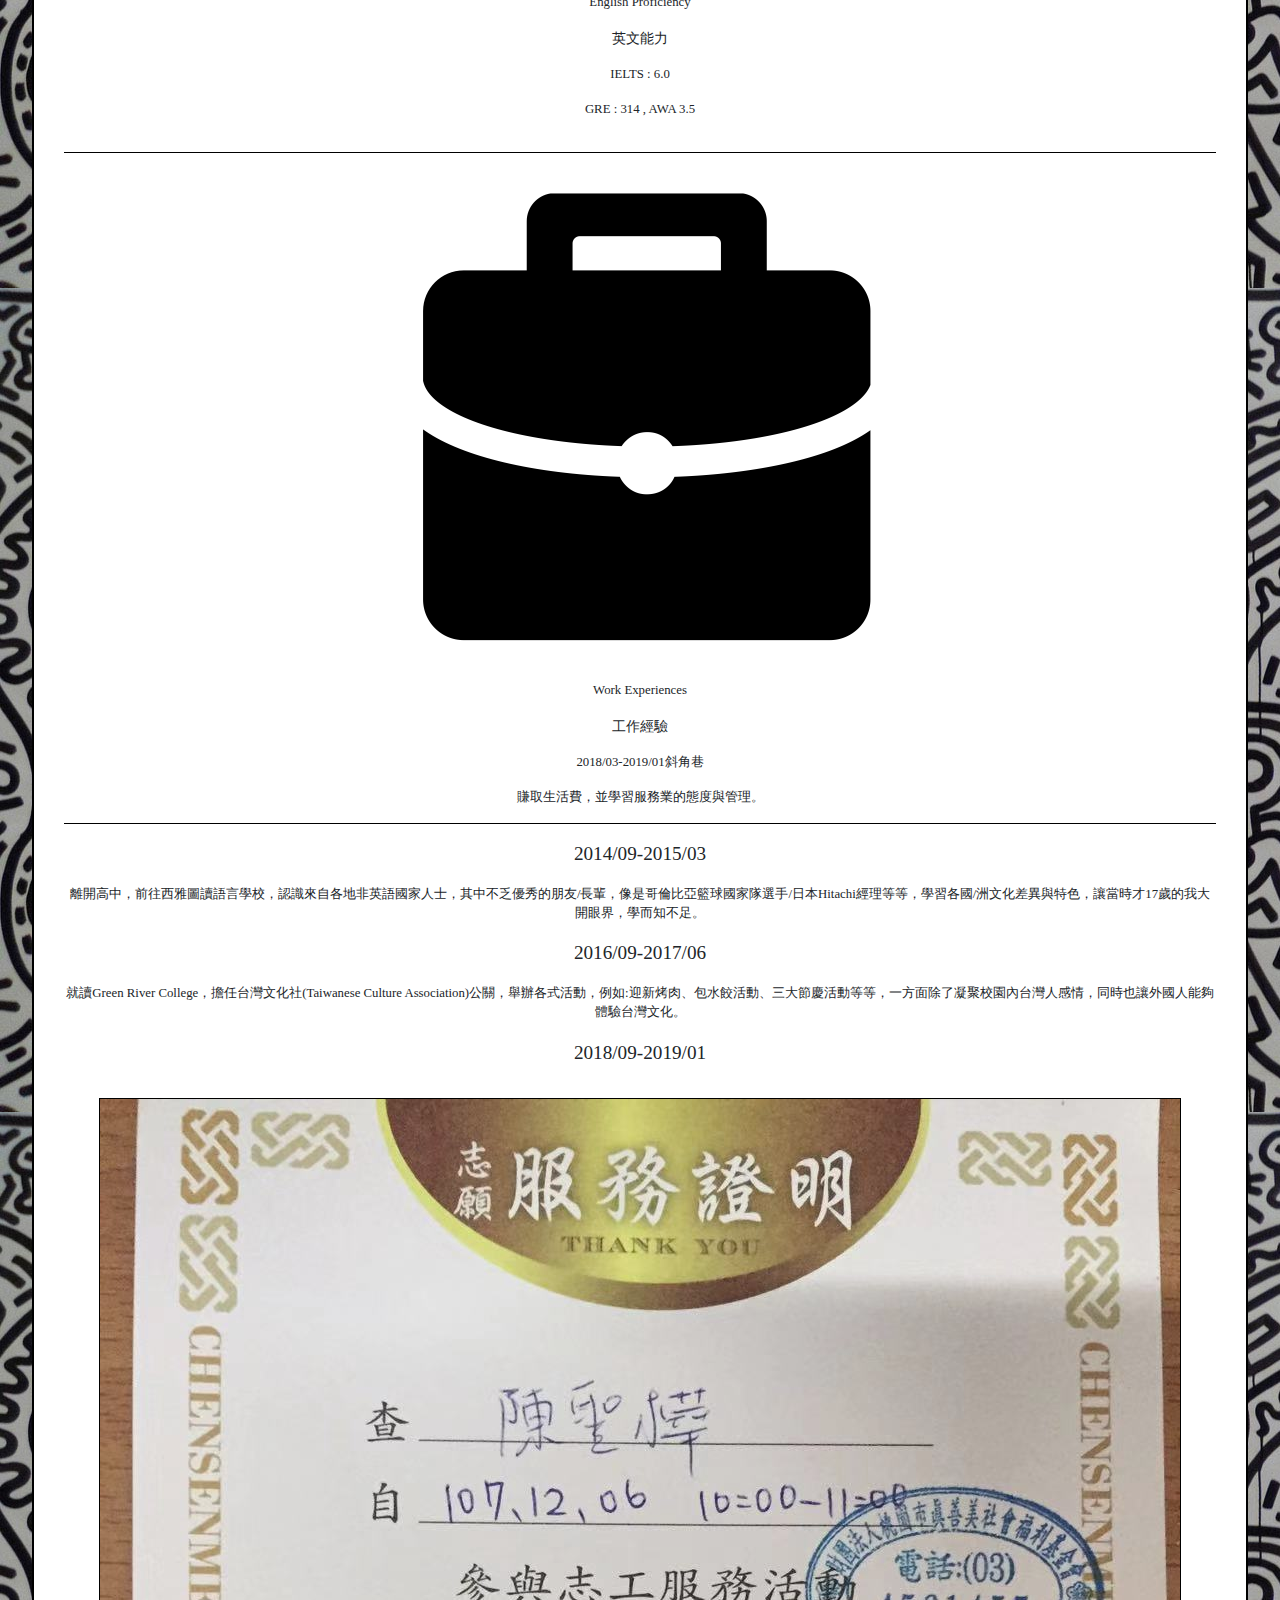
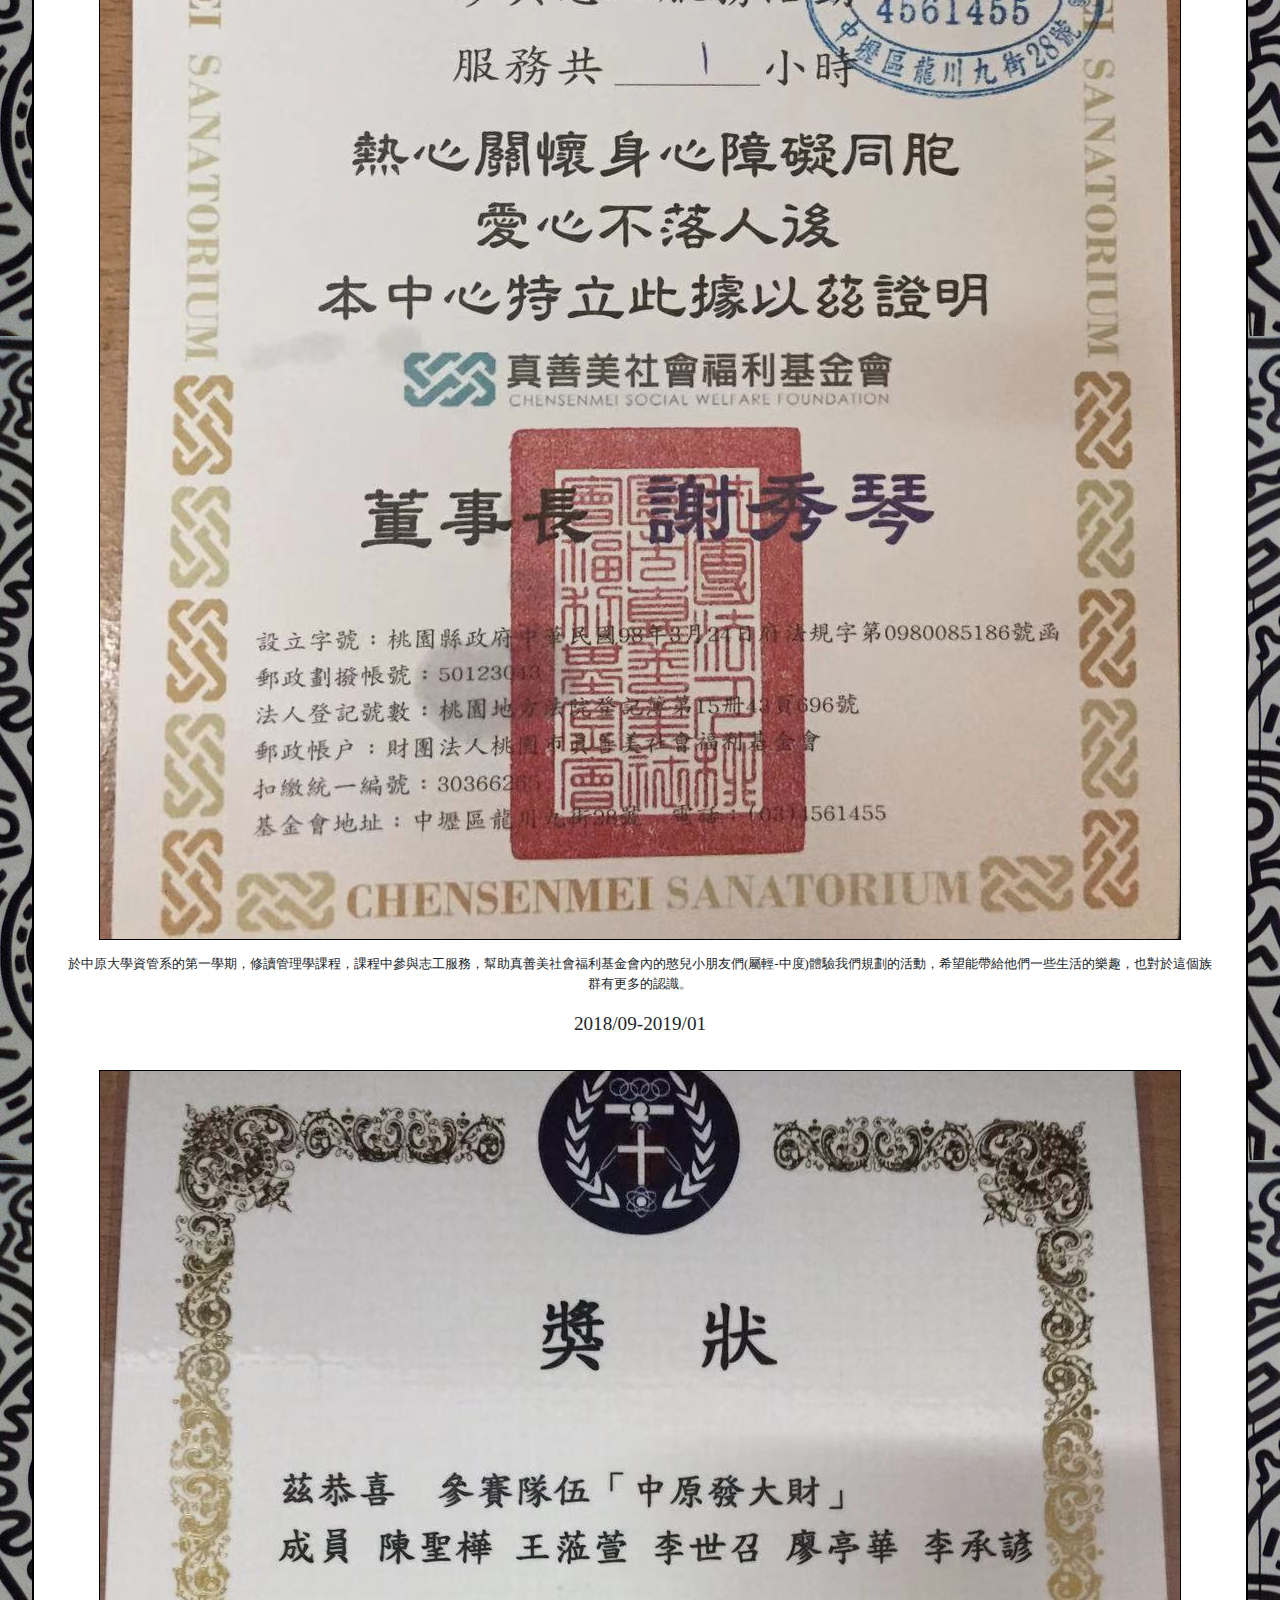
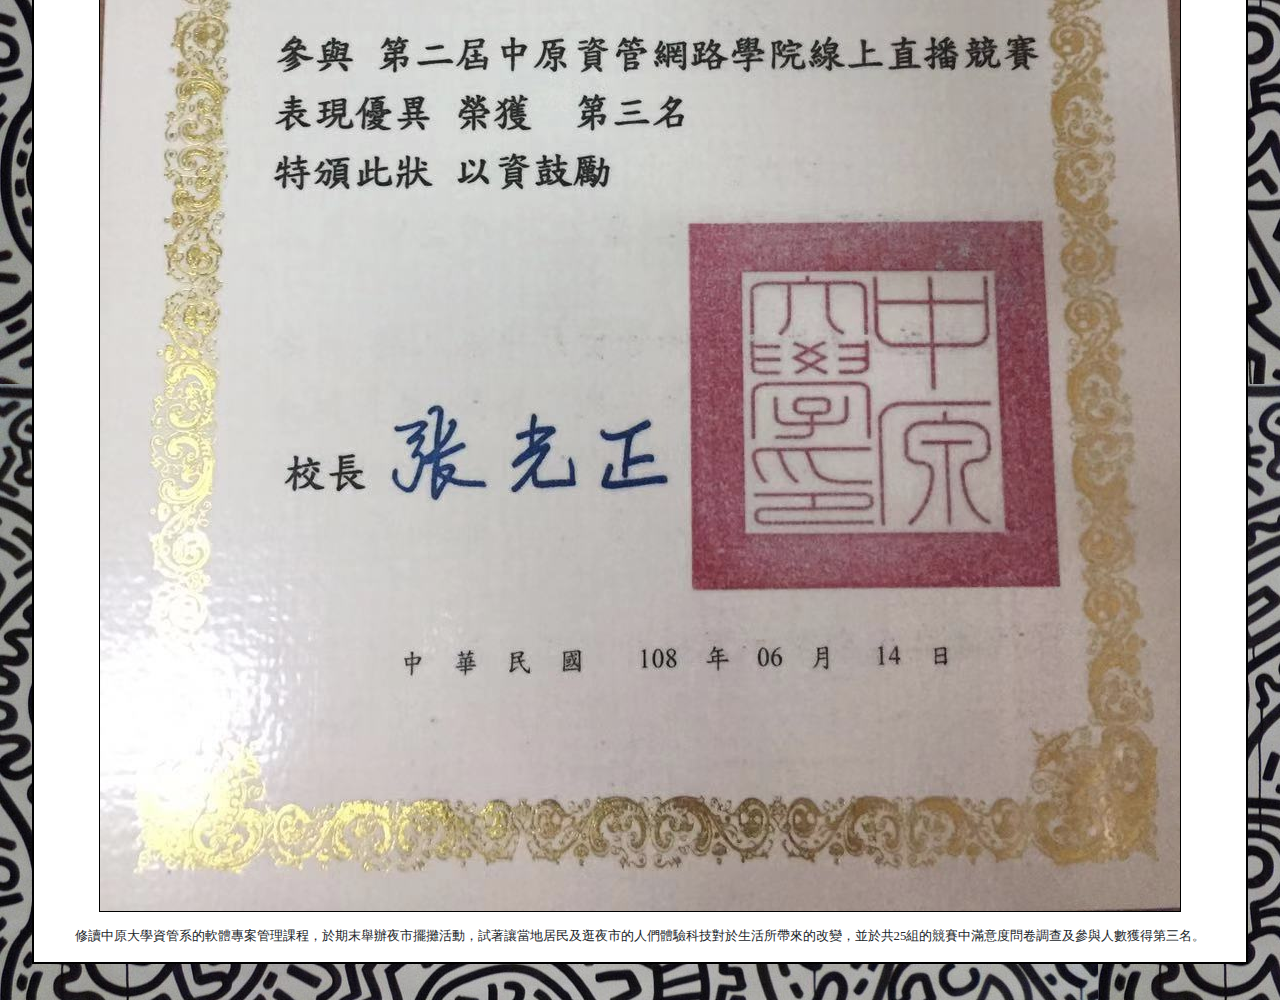
==== commit 1103a60e: "Update resume.html" ====
--- a/resume.html
+++ b/resume.html
@@ -46,6 +46,54 @@
 		width:40vw;
 		max-width: 40vw;
 		text-align: left;
+		border-right: 0.2vmax black solid;<!DOCTYPE html>
+<html>
+<head>
+<meta name="viewport" content="width=device-width, initial-scale=1">
+<meta charset="utf-8" >
+<link rel="stylesheet" href="https://maxcdn.bootstrapcdn.com/bootstrap/4.0.0/css/bootstrap.min.css" integrity="sha384-Gn5384xqQ1aoWXA+058RXPxPg6fy4IWvTNh0E263XmFcJlSAwiGgFAW/dAiS6JXm" crossorigin="anonymous">
+<style>
+	body{
+		background-image: url(img/back.jpg);
+		font-family: Impact,Microsoft JhengHei; 
+		text-decoration: none;
+    }
+  .myh2{
+    font-size: 1.5vmax;
+  }
+  .myh4{
+    font-size: 1.2vmax;
+  }
+  .myh5{
+    font-size: 1.1vmax;
+  }
+  .myp {
+    font-size: 1.0vmax;
+  }
+	.main{
+		margin: 4vh auto;
+		background-color: white;
+		max-width: 95vw;
+		border:0.2vmax black solid;
+	}
+	.frame{
+    max-width: 90vw;
+    width: 90vw;
+		margin: 0px auto;/*div對齊效果*/
+  		text-align: center;/*display: inline對齊效果*/
+  		font-weight: 500;
+  		font-family: Impact; 
+
+	}
+	.frame div{
+	 	display: inline-block;/*讓div並排*/ 
+		vertical-align: top;/*就算個個div行數不同，也一律向上對齊*/ 
+	}
+	.left{
+		margin:7vh 1vw;
+		width:35vw;
+		max-width: 35vw;
+		text-align: left;
 		border-right: 0.2vmax black solid;
 	}
 	.name{
@@ -60,8 +108,8 @@
 	}
 	.right{
 		margin:7vh 1vw;
-		width:45vw;
-		max-width: 45vw;
+		width:40vw;
+		max-width: 40vw;
 	}
 	.card{
 		margin-top: 0.9vmax;
@@ -260,7 +308,7 @@
   		<hr width="70%" align="left" color="black">
   		<div class="card">
   			<p class="card-header myh5"><img src="img/education.jpg" class="icon">求學經歷  Education</p>
-  			<div class="card-body">
+  			<div>
   				<p class="card-text"><p class="myh5">2015/09-2017/12</p>Green River College</p>
   				<p class="card-text" style="font-size: 13px;">有幸到美國西雅圖留學3年，學習歐美的風氣、文化，及多元文化下的合作與獨立生活，遇見各樣的人事物，使自己不侷限思想，拓展視野。</p>
   				<hr width="70%" align="left" color="black">
@@ -279,7 +327,7 @@
   		<hr width="70%" align="left" color="black">
   		<div class="card">
   			<p class="card-header myh5"><img src="img/contact.png" class="icon">聯絡資訊  Contact Info</p>
-  			<div class="card-body">
+  			<div >
     			<p class="card-title myh5">聯絡電話  Phone:</p>
     			<p class="card-text myp">+886 970080998</p>
     			<p class="card-title myh5">E-mail:</p>
@@ -289,7 +337,7 @@
   		<hr width="70%" align="left" color="black">
   		<div class="card">
   			<p class="card-header myh5"><img src="img/hobby.jpg" class="icon">興趣嗜好  Passion & Hobbies</p>
-  			<div class="card-body">
+  			<div >
   				<p class="card-text myp"><img src="img/basketball.png" class="hobby">Basketball</p>
   				<p class="card-text myp"><img src="img/rap.png" class="hobby">Rap/R&B Music</p>
   				<p class="card-text myp"><img src="img/traveling.jpg" class="hobby">Traveling</p>
@@ -435,3 +483,391 @@
 </script>
 </body>
 </html>
+	}
+	.name{
+		font-weight: 600;
+		font-size: 2.1vmax;
+	}
+	.me{
+		width:6.6vmax;
+		height:6.6vmax;
+		border-radius: 50%;
+		border: 0.2vmax solid black;
+	}
+	.right{
+		margin:7vh 1vw;
+		width:45vw;
+		max-width: 45vw;
+	}
+	.card{
+		margin-top: 0.9vmax;
+		width: 80%;
+		max-width: 80%;
+	}
+	.btn-info a{
+		text-decoration:none;
+		color: white
+	}
+	.git{
+		width: 100%;
+		max-width: 100%;
+		margin-top: 2vmax;
+	}
+	.skills{
+    max-width: 70%;
+    width: 70%;
+		margin-top: 2vmax;
+	}
+	.icon{
+		width: 3vmax;
+		height: 3vmax;
+	}
+	.hobby{
+		width: 2vmax;
+		height: 2vmax;
+	}
+	.percent{
+		margin: 2vmax auto;
+		width:100%;
+		max-width: 100%;
+		font-size: 0.9vmax;
+	}
+	.percent div{
+		width:5vmax;
+	}
+	.scontainer {
+		height:0.9vmax;
+  		background-color: grey;
+  		width: 100%;
+  		margin: 0 auto;
+  		text-align: left;
+	}
+
+	.skill {
+		height:0.9vmax;
+ 		text-align: right;
+  		font-size: 0.88vmax;
+  		font-family: sans-serif; 
+  		color: white;
+ 		max-width: 70%;
+	}
+
+	.adobe {width: 90%; background-color: #00aacc;}
+	.timeline {
+  		position: relative;
+  		max-width: 100%;
+  		margin: 0 auto;
+	}
+	.timeline::after {
+  		content: '';
+  		position: absolute;
+  		width: 0.33vmax;
+  		background-color: black;
+  		top: 0;
+  		bottom: 0;
+  		left: 50%;
+  		margin-left: -0.2vmax;
+	}
+
+/* Container around content */
+	.tcontainer {
+  		position: relative;
+  		background-color: inherit;
+  		width: 50%;
+	}
+
+/* The circles on the timeline */
+	.tcontainer::after {
+  		content: '';
+  		position: absolute;
+  		width: 1.5vmax;
+  		height: 1.5vmax;
+  		right: -1vmax;
+  		background-color: white;
+  		border: 0.26vmax solid #00aacc;
+  		top: 0.9vmax;
+  		border-radius: 50%;
+  		z-index: 1;
+	}
+	.tleft {
+  		left: -25.5%;
+	}
+
+/* Place the container to the right */
+	.tright {
+  		left: 25.5%;
+	}
+
+/* Add arrows to the left container (pointing right) */
+	.tleft::before {
+  		content: " ";
+  		height: 0;
+ 		position: absolute;
+  		top: 1.3vmax;
+  		width: 0;
+  		z-index: 1;
+  		right: 2vmax;
+  		border: medium solid black;
+  		border-width: 0.6vmax 0 0.6vmax 0.6vmax;
+  		border-color: transparent transparent transparent white;
+	}
+
+/* Add arrows to the right container (pointing left) */
+	.tright::before {
+  		content: " ";
+  		height: 0;
+  		position: absolute;
+  		top: 1.3vmax;
+  		width: 0;
+  		z-index: 1;
+  		left: 2vmax;
+  		border: medium solid black;
+  		border-width: 0.6vmax 0.6vmax 0.6vmax 0;
+  		border-color: transparent white transparent transparent;
+	}
+
+/* Fix the circle for containers on the right side */
+	.tright::after {
+  		left: -1vmax;
+	}
+
+/* The actual content */
+	.content {
+  		padding: 1.2vmax 2vmax;
+  		background-color: white;
+  		position: relative;
+  		border-radius: 0.33vmax;
+      max-height: 100%;
+      max-width: 100%;
+	}
+  .content img{
+    width: 6vmax;
+    height: 9vmax;
+    transition: all 1.5s ease;
+  }
+  .content img:hover {
+    transform: scale(3,3);
+  }
+
+/* Media queries - Responsive timeline on screens less than 600px wide */
+	@media screen and (max-width: 36vmax) {
+  /* Place the timelime to the left */
+  	.timeline::after {
+  		left: 2vmax;
+  	}
+  
+  /* Full-width containers */
+  	.tcontainer {
+  		width: 100%;
+  		padding-left: 4.2vmax;
+  		padding-right: 1.5vmax;
+  	}
+  
+  /* Make sure that all arrows are pointing leftwards */
+  	.tcontainer::before {
+  		left: 3.6vmax;
+ 	 	border: medium solid black;
+  		border-width: 0.6vmax 0.6vmax 0.6vmax 0;
+  		border-color: transparent white transparent transparent;
+  	}
+
+  /* Make sure all circles are at the same spot */
+  	.tleft::after, .tright::after {
+  		left: 0.9vmax;
+  	}
+  
+  /* Make all right containers behave like the left ones */
+  	.tright {
+  		left: 0%;
+  	}
+</style>
+</head>
+
+<body>
+<div class="main">
+	<div class="frame">
+	<div class="left">
+  		<img src="img/me.png" class="me">
+  		<br><br>
+  		<p class="name">陳聖樺  Sheng-Hua Chen</p>
+  		<img src="img/school.png" class="icon">
+  		<p class="myh4">中原大學-資管系</p>
+  		<p class="myp">CYIM</p>
+  		<hr width="70%" align="left" color="black">
+  		<div class="card">
+  			<p class="card-header myh5"><img src="img/education.jpg" class="icon">求學經歷  Education</p>
+  			<div class="card-body">
+  				<p class="card-text"><p class="myh5">2015/09-2017/12</p>Green River College</p>
+  				<p class="card-text" style="font-size: 13px;">有幸到美國西雅圖留學3年，學習歐美的風氣、文化，及多元文化下的合作與獨立生活，遇見各樣的人事物，使自己不侷限思想，拓展視野。</p>
+  				<hr width="70%" align="left" color="black">
+  				<p class="card-text"><p class="myh5">高中  High School</p>復旦高中  Fudan High School</p>
+  			</div>
+  		</div>
+  		<hr width="70%" align="left" color="black">
+  		<img src="img/aboutme.png" class="icon">
+  		<p class="myh5">關於我  About Me</p>
+  		<p class="myp">個性偏外向，樂於與人交談，喜歡美式文化，享受寫<br>完程式後的成就感，但更喜歡將創意及程式能力結合，<br>對於行銷與設計都亦有強烈興趣，喜歡跳脫舒適圈，<br>樂於嘗試不同的挑戰，在20出頭的年紀，平常空閒時<br>間讓自己嘗試各種新事物，學習新知識，也上網搜尋<br>前端相關、SEO等知識、閱讀英文雜誌/報紙等，並累<br>積作品練習寫程式/網頁、PS/AI等，不斷的充實自我。
+  		</p>
+  		<div class="git">
+  			<img src="img/github.png" class="icon">
+  			<a href="https://github.com/schen38" class="btn btn-info">My    Github</a>
+  		</div>
+  		<hr width="70%" align="left" color="black">
+  		<div class="card">
+  			<p class="card-header myh5"><img src="img/contact.png" class="icon">聯絡資訊  Contact Info</p>
+  			<div class="card-body">
+    			<p class="card-title myh5">聯絡電話  Phone:</p>
+    			<p class="card-text myp">+886 970080998</p>
+    			<p class="card-title myh5">E-mail:</p>
+    			<p class="card-text myp">schen38@mail.greenriver.edu</p>
+  			</div>
+  		</div>
+  		<hr width="70%" align="left" color="black">
+  		<div class="card">
+  			<p class="card-header myh5"><img src="img/hobby.jpg" class="icon">興趣嗜好  Passion & Hobbies</p>
+  			<div class="card-body">
+  				<p class="card-text myp"><img src="img/basketball.png" class="hobby">Basketball</p>
+  				<p class="card-text myp"><img src="img/rap.png" class="hobby">Rap/R&B Music</p>
+  				<p class="card-text myp"><img src="img/traveling.jpg" class="hobby">Traveling</p>
+  				<p class="card-text myp"><img src="img/reading.png" class="hobby">Reading</p>
+  			</div>
+  		</div>
+  	</div>
+  	<div class="right">
+  		<div class="skills">
+  			<img src="img/codingicon.png" class="icon">
+  			<p class="myp">Programming    Skills</p>
+  			<p class="myh5">程式技能</p>
+  		</div>
+  		<div class="percent">
+  			<div>
+  				<center><p class="myp">HTML/CSS</p></center>
+  				<center><p class="myp">網頁排版/ Bootstrap、撰寫</p></center>
+  				<div class="circleChart" id="0"></div>
+  			</div>
+  			<div>
+  				<center><p class="myp">JavaScript</p></center>
+  				<center><p class="myp">基礎撰寫、使用能力</p></center>
+  				<div class="circleChart" id="1"></div>
+  			</div>
+  			<div>
+  				<center><p class="myp">Python</p></center>
+  				<center><p class="myp">具備基礎程式能力</p></center>
+  				<div class="circleChart" id="2"></div>
+  			</div>
+  			<div>
+  				<center><p class="myp">.NET</p></center>
+  				<center><p class="myp">基礎程式設計、撰寫</p></center>
+  				<div class="circleChart" id="3"></div>
+  			</div>
+  			<div>
+  				<center><p class="myp">mySQL</p></center>
+  				<center><p class="myp">網頁資料庫連接、資料庫程式語法撰寫/正規化概念</p></center>
+  				<div class="circleChart" id="4"></div>
+  			</div>
+		</div>
+		<hr color="black">
+		<div class="skills">
+			<img src="img/otherskill.png" class="icon">
+  			<p class="myp">Other Skills</p>
+  			<p class="myh5">其他技能</p>
+  			<div class="skills">
+    			<p class="myp">Adobe Photoshop/Illustrator</p>
+    			<p class="myp">圖片設計</p>
+    			<div class="scontainer">
+      				<div class="skill adobe"><p class="myp">70%</p></div>
+    			</div>
+    			<hr color="black">
+    			<img src="img/english.png" class="icon">
+    			<p class="myp">English Proficiency</p>
+    			<p class="myh5">英文能力</p>
+    			<p class="myp">IELTS    :    6.0</p>
+    			<p class="myp">GRE    :    314     ,    AWA    3.5</p>
+    		</div>
+		</div>
+		<hr color="black">
+		<img src="img/work.png" class="icon">
+  		<p class="myp">Work    Experiences</p>
+  		<p class="myh5">工作經驗</p>
+  		<p class="myp">2018/03-2019/01斜角巷</p>
+  		<p class="myp">賺取生活費，並學習服務業的態度與管理。</p>
+  		<hr color="black">
+  		<div class="timeline">
+  			<div class="tcontainer tleft">
+    			<div class="content">
+      				<p class="myh2">2014/09-2015/03</p>
+      				<p class="myp">離開高中，前往西雅圖讀語言學校，認識來自各地非英語國家人士，其中不乏優秀的朋友/長輩，像是哥倫比亞籃球國家隊選手/日本Hitachi經理等等，學習各國/洲文化差異與特色，讓當時才17歲的我大開眼界，學而知不足。</p>
+    			</div>
+  			</div>
+  			<div class="tcontainer tright">
+    			<div class="content">
+      				<p class="myh2">2016/09-2017/06</p>
+      				<p class="myp">就讀Green River College，擔任台灣文化社(Taiwanese Culture Association)公關，舉辦各式活動，例如:迎新烤肉、包水餃活動、三大節慶活動等等，一方面除了凝聚校園內台灣人感情，同時也讓外國人能夠體驗台灣文化。</p>
+    			</div>
+  			</div>
+  			<div class="tcontainer tleft">
+    			<div class="content">
+      			<p class="myh2">2018/09-2019/01</p>
+            <img src="img/certificatem.jpg" style="filter: grayscale(0.1); border:0.1vmax solid black;margin: 15px auto;">
+      			<p class="myp">於中原大學資管系的第一學期，修讀管理學課程，課程中參與志工服務，幫助真善美社會福利基金會內的憨兒小朋友們(屬輕-中度)體驗我們規劃的活動，希望能帶給他們一些生活的樂趣，也對於這個族群有更多的認識。</p>
+    			</div>
+  			</div>
+        <div class="tcontainer tright">
+          <div class="content">
+            <p class="myh2">2018/09-2019/01</p>
+            <img src="img/certificates.jpg" style="filter: grayscale(0.1); border:0.1vmax  solid black;margin: 15px auto;">
+            <p class="myp">修讀中原大學資管系的軟體專案管理課程，於期末舉辦夜市擺攤活動，試著讓當地居民及逛夜市的人們體驗科技對於生活所帶來的改變，並於共25組的競賽中滿意度問卷調查及參與人數獲得第三名。</p>
+          </div>
+        </div>
+  		</div>
+  	</div>
+	</div>
+</div>
+
+<script src="js/jquery-1.11.0.min.js" type="text/javascript"></script>
+<script src="js/circleChart.min.js"></script>
+<script type="text/javascript">
+	$(".circleChart#0").circleChart({
+		size: 50,
+		value: 80,
+		text: 0,
+		onDraw: function(el, circle) {
+			circle.text(Math.round(circle.value) + "%");
+		}
+	});
+	$(".circleChart#1").circleChart({
+		size: 50,
+		value: 60,
+		text: 0,
+		onDraw: function(el, circle) {
+			circle.text(Math.round(circle.value) + "%");
+		}
+	});
+	$(".circleChart#2").circleChart({
+		size: 50,
+		value: 60,
+		text: 0,
+		onDraw: function(el, circle) {
+			circle.text(Math.round(circle.value) + "%");
+		}
+	});
+	$(".circleChart#3").circleChart({
+		size: 50,
+		value: 60,
+		text: 0,
+		onDraw: function(el, circle) {
+			circle.text(Math.round(circle.value) + "%");
+		}
+	});
+	$(".circleChart#4").circleChart({
+		size: 50,
+		value: 60,
+		text: 0,
+		onDraw: function(el, circle) {
+			circle.text(Math.round(circle.value) + "%");
+		}
+	});
+
+</script>
+</body>
+</html>
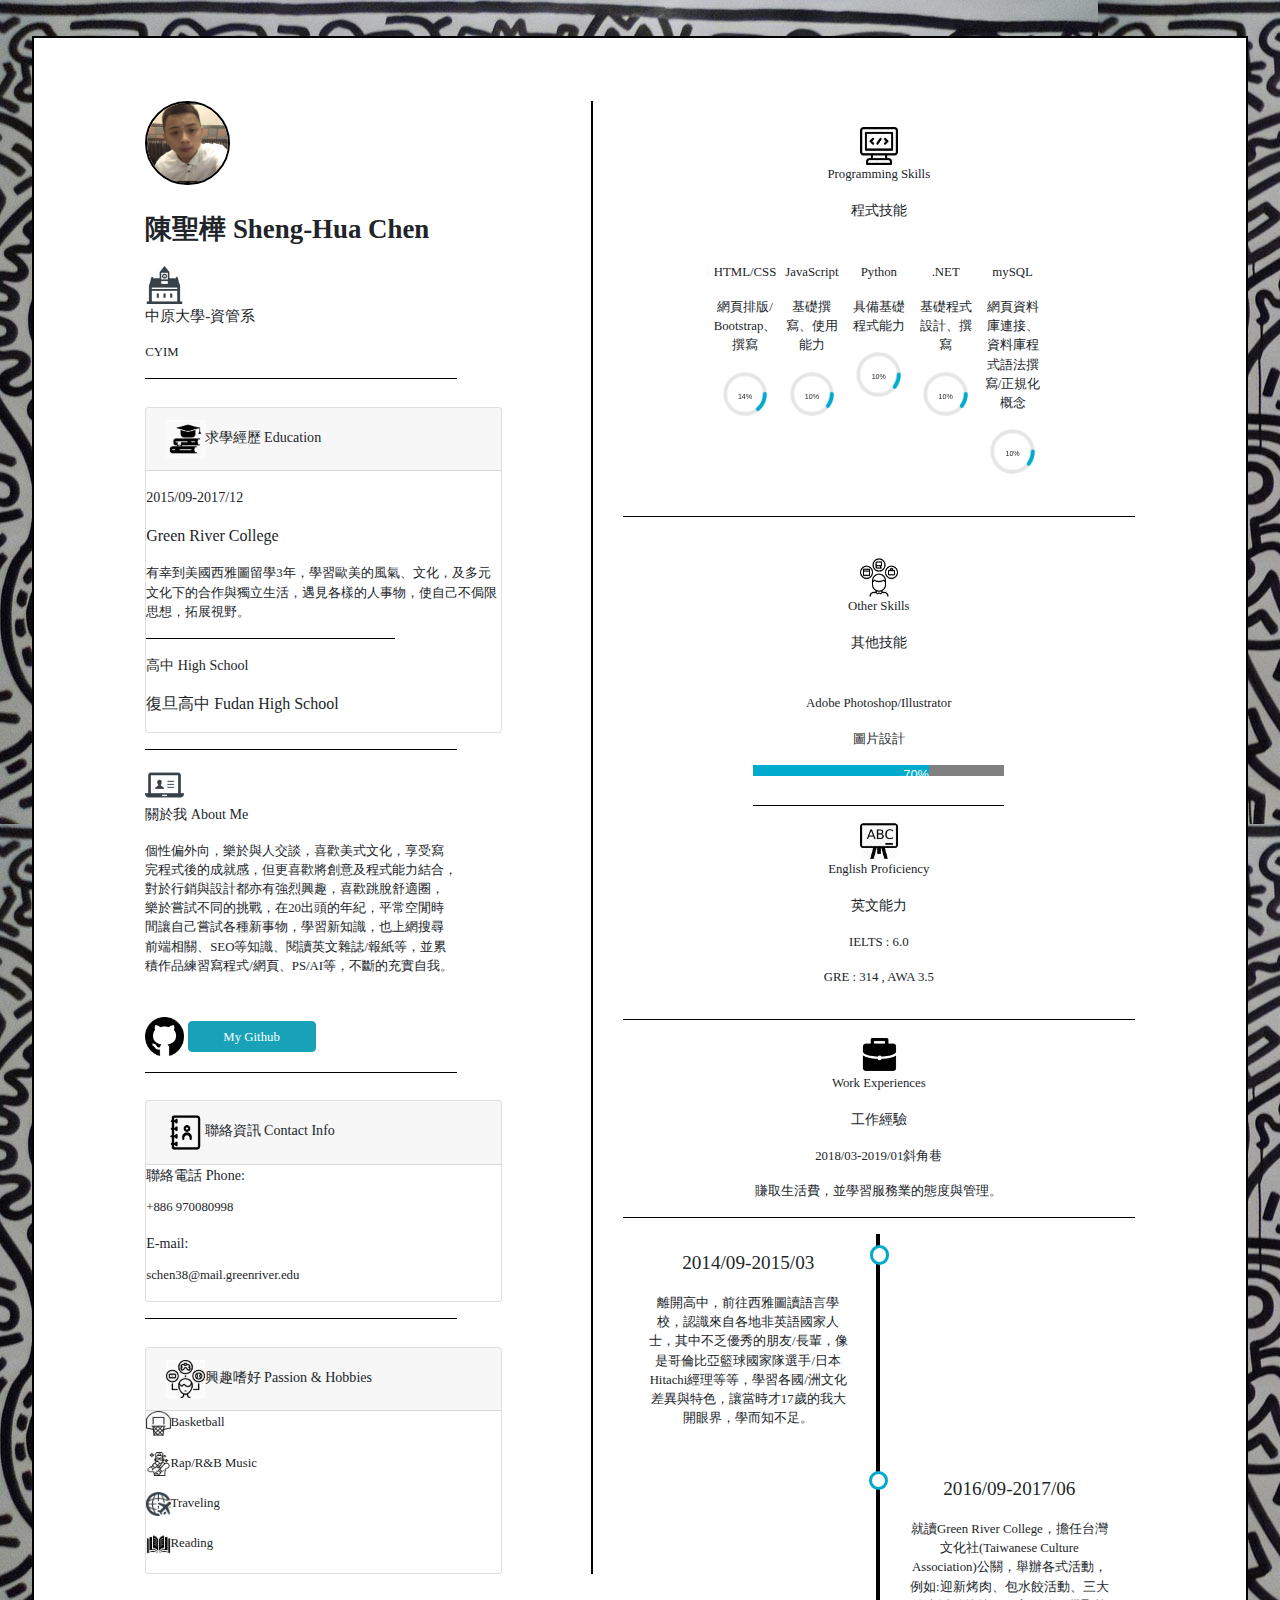
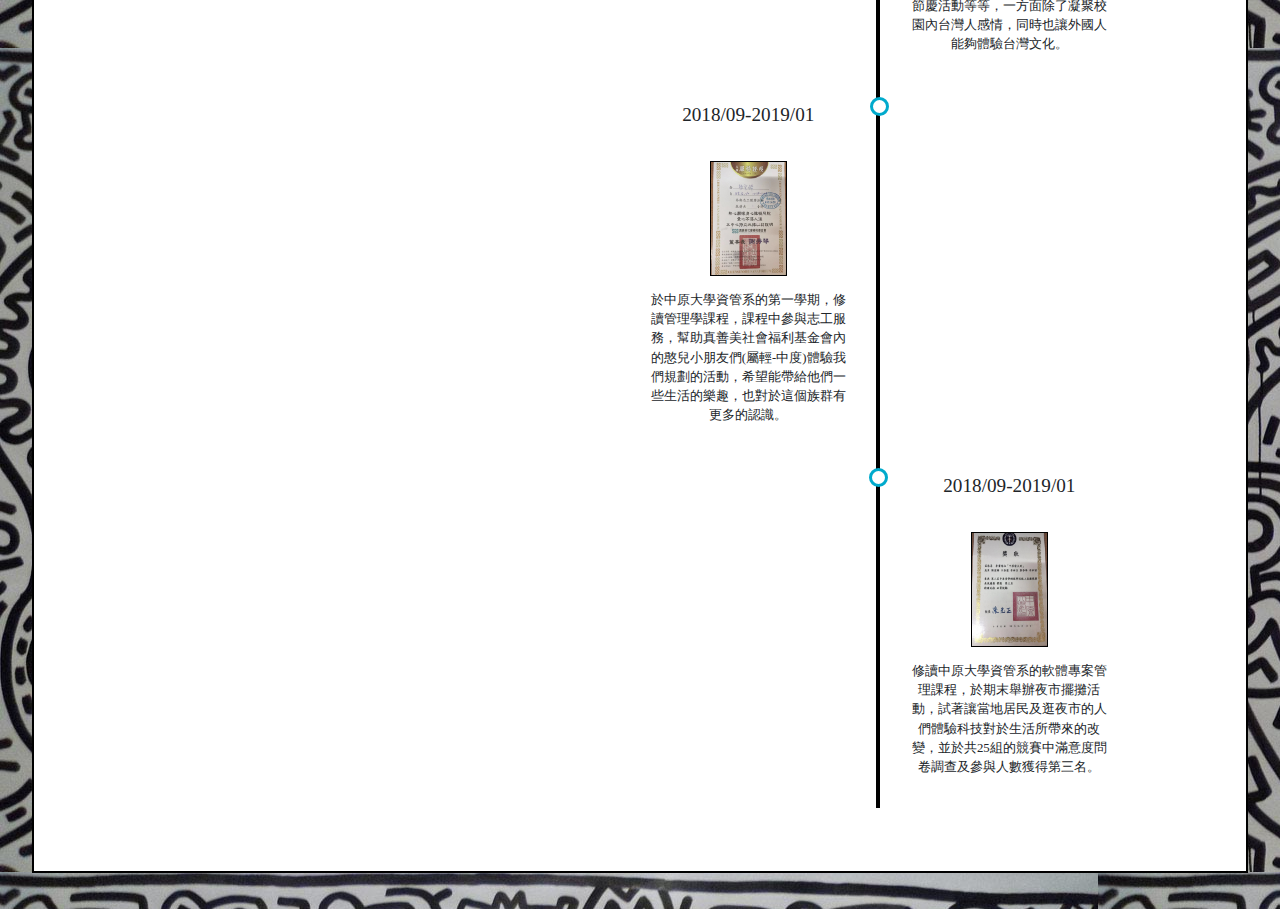
==== commit 64ce68ca: "Update resume.html" ====
--- a/resume.html
+++ b/resume.html
@@ -43,54 +43,6 @@
 	}
 	.left{
 		margin:7vh 1vw;
-		width:40vw;
-		max-width: 40vw;
-		text-align: left;
-		border-right: 0.2vmax black solid;<!DOCTYPE html>
-<html>
-<head>
-<meta name="viewport" content="width=device-width, initial-scale=1">
-<meta charset="utf-8" >
-<link rel="stylesheet" href="https://maxcdn.bootstrapcdn.com/bootstrap/4.0.0/css/bootstrap.min.css" integrity="sha384-Gn5384xqQ1aoWXA+058RXPxPg6fy4IWvTNh0E263XmFcJlSAwiGgFAW/dAiS6JXm" crossorigin="anonymous">
-<style>
-	body{
-		background-image: url(img/back.jpg);
-		font-family: Impact,Microsoft JhengHei; 
-		text-decoration: none;
-    }
-  .myh2{
-    font-size: 1.5vmax;
-  }
-  .myh4{
-    font-size: 1.2vmax;
-  }
-  .myh5{
-    font-size: 1.1vmax;
-  }
-  .myp {
-    font-size: 1.0vmax;
-  }
-	.main{
-		margin: 4vh auto;
-		background-color: white;
-		max-width: 95vw;
-		border:0.2vmax black solid;
-	}
-	.frame{
-    max-width: 90vw;
-    width: 90vw;
-		margin: 0px auto;/*div對齊效果*/
-  		text-align: center;/*display: inline對齊效果*/
-  		font-weight: 500;
-  		font-family: Impact; 
-
-	}
-	.frame div{
-	 	display: inline-block;/*讓div並排*/ 
-		vertical-align: top;/*就算個個div行數不同，也一律向上對齊*/ 
-	}
-	.left{
-		margin:7vh 1vw;
 		width:35vw;
 		max-width: 35vw;
 		text-align: left;
@@ -116,6 +68,11 @@
 		width: 80%;
 		max-width: 80%;
 	}
+  .btn{
+    width: 10vmax;
+    height: 2.4vmax;
+    font-size: 1.0vmax;
+  }
 	.btn-info a{
 		text-decoration:none;
 		color: white
@@ -135,9 +92,13 @@
 		height: 3vmax;
 	}
 	.hobby{
-		width: 2vmax;
-		height: 2vmax;
-	}
+		width: 1.9vmax;
+		height: 1.9vmax;
+	}
+	.circleChart{
+    		max-width: 3.5vmax;
+   		max-height: 3.5vmax;
+ 		}
 	.percent{
 		margin: 2vmax auto;
 		width:100%;
@@ -309,10 +270,10 @@
   		<div class="card">
   			<p class="card-header myh5"><img src="img/education.jpg" class="icon">求學經歷  Education</p>
   			<div>
-  				<p class="card-text"><p class="myh5">2015/09-2017/12</p>Green River College</p>
-  				<p class="card-text" style="font-size: 13px;">有幸到美國西雅圖留學3年，學習歐美的風氣、文化，及多元文化下的合作與獨立生活，遇見各樣的人事物，使自己不侷限思想，拓展視野。</p>
+  				<p class="myp"><p class="myh5">2015/09-2017/12</p>Green River College</p>
+  				<p class="myp" >有幸到美國西雅圖留學3年，學習歐美的風氣、文化，及多元文化下的合作與獨立生活，遇見各樣的人事物，使自己不侷限思想，拓展視野。</p>
   				<hr width="70%" align="left" color="black">
-  				<p class="card-text"><p class="myh5">高中  High School</p>復旦高中  Fudan High School</p>
+  				<p class="myp"><p class="myh5">高中  High School</p>復旦高中  Fudan High School</p>
   			</div>
   		</div>
   		<hr width="70%" align="left" color="black">
@@ -329,19 +290,19 @@
   			<p class="card-header myh5"><img src="img/contact.png" class="icon">聯絡資訊  Contact Info</p>
   			<div >
     			<p class="card-title myh5">聯絡電話  Phone:</p>
-    			<p class="card-text myp">+886 970080998</p>
+    			<p class="myp">+886 970080998</p>
     			<p class="card-title myh5">E-mail:</p>
-    			<p class="card-text myp">schen38@mail.greenriver.edu</p>
+    			<p class="myp">schen38@mail.greenriver.edu</p>
   			</div>
   		</div>
   		<hr width="70%" align="left" color="black">
   		<div class="card">
   			<p class="card-header myh5"><img src="img/hobby.jpg" class="icon">興趣嗜好  Passion & Hobbies</p>
   			<div >
-  				<p class="card-text myp"><img src="img/basketball.png" class="hobby">Basketball</p>
-  				<p class="card-text myp"><img src="img/rap.png" class="hobby">Rap/R&B Music</p>
-  				<p class="card-text myp"><img src="img/traveling.jpg" class="hobby">Traveling</p>
-  				<p class="card-text myp"><img src="img/reading.png" class="hobby">Reading</p>
+  				<p class="myp"><img src="img/basketball.png" class="hobby">Basketball</p>
+  				<p class="myp"><img src="img/rap.png" class="hobby">Rap/R&B Music</p>
+  				<p class="myp"><img src="img/traveling.jpg" class="hobby">Traveling</p>
+  				<p class="myp"><img src="img/reading.png" class="hobby">Reading</p>
   			</div>
   		</div>
   	</div>
@@ -483,391 +444,3 @@
 </script>
 </body>
 </html>
-	}
-	.name{
-		font-weight: 600;
-		font-size: 2.1vmax;
-	}
-	.me{
-		width:6.6vmax;
-		height:6.6vmax;
-		border-radius: 50%;
-		border: 0.2vmax solid black;
-	}
-	.right{
-		margin:7vh 1vw;
-		width:45vw;
-		max-width: 45vw;
-	}
-	.card{
-		margin-top: 0.9vmax;
-		width: 80%;
-		max-width: 80%;
-	}
-	.btn-info a{
-		text-decoration:none;
-		color: white
-	}
-	.git{
-		width: 100%;
-		max-width: 100%;
-		margin-top: 2vmax;
-	}
-	.skills{
-    max-width: 70%;
-    width: 70%;
-		margin-top: 2vmax;
-	}
-	.icon{
-		width: 3vmax;
-		height: 3vmax;
-	}
-	.hobby{
-		width: 2vmax;
-		height: 2vmax;
-	}
-	.percent{
-		margin: 2vmax auto;
-		width:100%;
-		max-width: 100%;
-		font-size: 0.9vmax;
-	}
-	.percent div{
-		width:5vmax;
-	}
-	.scontainer {
-		height:0.9vmax;
-  		background-color: grey;
-  		width: 100%;
-  		margin: 0 auto;
-  		text-align: left;
-	}
-
-	.skill {
-		height:0.9vmax;
- 		text-align: right;
-  		font-size: 0.88vmax;
-  		font-family: sans-serif; 
-  		color: white;
- 		max-width: 70%;
-	}
-
-	.adobe {width: 90%; background-color: #00aacc;}
-	.timeline {
-  		position: relative;
-  		max-width: 100%;
-  		margin: 0 auto;
-	}
-	.timeline::after {
-  		content: '';
-  		position: absolute;
-  		width: 0.33vmax;
-  		background-color: black;
-  		top: 0;
-  		bottom: 0;
-  		left: 50%;
-  		margin-left: -0.2vmax;
-	}
-
-/* Container around content */
-	.tcontainer {
-  		position: relative;
-  		background-color: inherit;
-  		width: 50%;
-	}
-
-/* The circles on the timeline */
-	.tcontainer::after {
-  		content: '';
-  		position: absolute;
-  		width: 1.5vmax;
-  		height: 1.5vmax;
-  		right: -1vmax;
-  		background-color: white;
-  		border: 0.26vmax solid #00aacc;
-  		top: 0.9vmax;
-  		border-radius: 50%;
-  		z-index: 1;
-	}
-	.tleft {
-  		left: -25.5%;
-	}
-
-/* Place the container to the right */
-	.tright {
-  		left: 25.5%;
-	}
-
-/* Add arrows to the left container (pointing right) */
-	.tleft::before {
-  		content: " ";
-  		height: 0;
- 		position: absolute;
-  		top: 1.3vmax;
-  		width: 0;
-  		z-index: 1;
-  		right: 2vmax;
-  		border: medium solid black;
-  		border-width: 0.6vmax 0 0.6vmax 0.6vmax;
-  		border-color: transparent transparent transparent white;
-	}
-
-/* Add arrows to the right container (pointing left) */
-	.tright::before {
-  		content: " ";
-  		height: 0;
-  		position: absolute;
-  		top: 1.3vmax;
-  		width: 0;
-  		z-index: 1;
-  		left: 2vmax;
-  		border: medium solid black;
-  		border-width: 0.6vmax 0.6vmax 0.6vmax 0;
-  		border-color: transparent white transparent transparent;
-	}
-
-/* Fix the circle for containers on the right side */
-	.tright::after {
-  		left: -1vmax;
-	}
-
-/* The actual content */
-	.content {
-  		padding: 1.2vmax 2vmax;
-  		background-color: white;
-  		position: relative;
-  		border-radius: 0.33vmax;
-      max-height: 100%;
-      max-width: 100%;
-	}
-  .content img{
-    width: 6vmax;
-    height: 9vmax;
-    transition: all 1.5s ease;
-  }
-  .content img:hover {
-    transform: scale(3,3);
-  }
-
-/* Media queries - Responsive timeline on screens less than 600px wide */
-	@media screen and (max-width: 36vmax) {
-  /* Place the timelime to the left */
-  	.timeline::after {
-  		left: 2vmax;
-  	}
-  
-  /* Full-width containers */
-  	.tcontainer {
-  		width: 100%;
-  		padding-left: 4.2vmax;
-  		padding-right: 1.5vmax;
-  	}
-  
-  /* Make sure that all arrows are pointing leftwards */
-  	.tcontainer::before {
-  		left: 3.6vmax;
- 	 	border: medium solid black;
-  		border-width: 0.6vmax 0.6vmax 0.6vmax 0;
-  		border-color: transparent white transparent transparent;
-  	}
-
-  /* Make sure all circles are at the same spot */
-  	.tleft::after, .tright::after {
-  		left: 0.9vmax;
-  	}
-  
-  /* Make all right containers behave like the left ones */
-  	.tright {
-  		left: 0%;
-  	}
-</style>
-</head>
-
-<body>
-<div class="main">
-	<div class="frame">
-	<div class="left">
-  		<img src="img/me.png" class="me">
-  		<br><br>
-  		<p class="name">陳聖樺  Sheng-Hua Chen</p>
-  		<img src="img/school.png" class="icon">
-  		<p class="myh4">中原大學-資管系</p>
-  		<p class="myp">CYIM</p>
-  		<hr width="70%" align="left" color="black">
-  		<div class="card">
-  			<p class="card-header myh5"><img src="img/education.jpg" class="icon">求學經歷  Education</p>
-  			<div class="card-body">
-  				<p class="card-text"><p class="myh5">2015/09-2017/12</p>Green River College</p>
-  				<p class="card-text" style="font-size: 13px;">有幸到美國西雅圖留學3年，學習歐美的風氣、文化，及多元文化下的合作與獨立生活，遇見各樣的人事物，使自己不侷限思想，拓展視野。</p>
-  				<hr width="70%" align="left" color="black">
-  				<p class="card-text"><p class="myh5">高中  High School</p>復旦高中  Fudan High School</p>
-  			</div>
-  		</div>
-  		<hr width="70%" align="left" color="black">
-  		<img src="img/aboutme.png" class="icon">
-  		<p class="myh5">關於我  About Me</p>
-  		<p class="myp">個性偏外向，樂於與人交談，喜歡美式文化，享受寫<br>完程式後的成就感，但更喜歡將創意及程式能力結合，<br>對於行銷與設計都亦有強烈興趣，喜歡跳脫舒適圈，<br>樂於嘗試不同的挑戰，在20出頭的年紀，平常空閒時<br>間讓自己嘗試各種新事物，學習新知識，也上網搜尋<br>前端相關、SEO等知識、閱讀英文雜誌/報紙等，並累<br>積作品練習寫程式/網頁、PS/AI等，不斷的充實自我。
-  		</p>
-  		<div class="git">
-  			<img src="img/github.png" class="icon">
-  			<a href="https://github.com/schen38" class="btn btn-info">My    Github</a>
-  		</div>
-  		<hr width="70%" align="left" color="black">
-  		<div class="card">
-  			<p class="card-header myh5"><img src="img/contact.png" class="icon">聯絡資訊  Contact Info</p>
-  			<div class="card-body">
-    			<p class="card-title myh5">聯絡電話  Phone:</p>
-    			<p class="card-text myp">+886 970080998</p>
-    			<p class="card-title myh5">E-mail:</p>
-    			<p class="card-text myp">schen38@mail.greenriver.edu</p>
-  			</div>
-  		</div>
-  		<hr width="70%" align="left" color="black">
-  		<div class="card">
-  			<p class="card-header myh5"><img src="img/hobby.jpg" class="icon">興趣嗜好  Passion & Hobbies</p>
-  			<div class="card-body">
-  				<p class="card-text myp"><img src="img/basketball.png" class="hobby">Basketball</p>
-  				<p class="card-text myp"><img src="img/rap.png" class="hobby">Rap/R&B Music</p>
-  				<p class="card-text myp"><img src="img/traveling.jpg" class="hobby">Traveling</p>
-  				<p class="card-text myp"><img src="img/reading.png" class="hobby">Reading</p>
-  			</div>
-  		</div>
-  	</div>
-  	<div class="right">
-  		<div class="skills">
-  			<img src="img/codingicon.png" class="icon">
-  			<p class="myp">Programming    Skills</p>
-  			<p class="myh5">程式技能</p>
-  		</div>
-  		<div class="percent">
-  			<div>
-  				<center><p class="myp">HTML/CSS</p></center>
-  				<center><p class="myp">網頁排版/ Bootstrap、撰寫</p></center>
-  				<div class="circleChart" id="0"></div>
-  			</div>
-  			<div>
-  				<center><p class="myp">JavaScript</p></center>
-  				<center><p class="myp">基礎撰寫、使用能力</p></center>
-  				<div class="circleChart" id="1"></div>
-  			</div>
-  			<div>
-  				<center><p class="myp">Python</p></center>
-  				<center><p class="myp">具備基礎程式能力</p></center>
-  				<div class="circleChart" id="2"></div>
-  			</div>
-  			<div>
-  				<center><p class="myp">.NET</p></center>
-  				<center><p class="myp">基礎程式設計、撰寫</p></center>
-  				<div class="circleChart" id="3"></div>
-  			</div>
-  			<div>
-  				<center><p class="myp">mySQL</p></center>
-  				<center><p class="myp">網頁資料庫連接、資料庫程式語法撰寫/正規化概念</p></center>
-  				<div class="circleChart" id="4"></div>
-  			</div>
-		</div>
-		<hr color="black">
-		<div class="skills">
-			<img src="img/otherskill.png" class="icon">
-  			<p class="myp">Other Skills</p>
-  			<p class="myh5">其他技能</p>
-  			<div class="skills">
-    			<p class="myp">Adobe Photoshop/Illustrator</p>
-    			<p class="myp">圖片設計</p>
-    			<div class="scontainer">
-      				<div class="skill adobe"><p class="myp">70%</p></div>
-    			</div>
-    			<hr color="black">
-    			<img src="img/english.png" class="icon">
-    			<p class="myp">English Proficiency</p>
-    			<p class="myh5">英文能力</p>
-    			<p class="myp">IELTS    :    6.0</p>
-    			<p class="myp">GRE    :    314     ,    AWA    3.5</p>
-    		</div>
-		</div>
-		<hr color="black">
-		<img src="img/work.png" class="icon">
-  		<p class="myp">Work    Experiences</p>
-  		<p class="myh5">工作經驗</p>
-  		<p class="myp">2018/03-2019/01斜角巷</p>
-  		<p class="myp">賺取生活費，並學習服務業的態度與管理。</p>
-  		<hr color="black">
-  		<div class="timeline">
-  			<div class="tcontainer tleft">
-    			<div class="content">
-      				<p class="myh2">2014/09-2015/03</p>
-      				<p class="myp">離開高中，前往西雅圖讀語言學校，認識來自各地非英語國家人士，其中不乏優秀的朋友/長輩，像是哥倫比亞籃球國家隊選手/日本Hitachi經理等等，學習各國/洲文化差異與特色，讓當時才17歲的我大開眼界，學而知不足。</p>
-    			</div>
-  			</div>
-  			<div class="tcontainer tright">
-    			<div class="content">
-      				<p class="myh2">2016/09-2017/06</p>
-      				<p class="myp">就讀Green River College，擔任台灣文化社(Taiwanese Culture Association)公關，舉辦各式活動，例如:迎新烤肉、包水餃活動、三大節慶活動等等，一方面除了凝聚校園內台灣人感情，同時也讓外國人能夠體驗台灣文化。</p>
-    			</div>
-  			</div>
-  			<div class="tcontainer tleft">
-    			<div class="content">
-      			<p class="myh2">2018/09-2019/01</p>
-            <img src="img/certificatem.jpg" style="filter: grayscale(0.1); border:0.1vmax solid black;margin: 15px auto;">
-      			<p class="myp">於中原大學資管系的第一學期，修讀管理學課程，課程中參與志工服務，幫助真善美社會福利基金會內的憨兒小朋友們(屬輕-中度)體驗我們規劃的活動，希望能帶給他們一些生活的樂趣，也對於這個族群有更多的認識。</p>
-    			</div>
-  			</div>
-        <div class="tcontainer tright">
-          <div class="content">
-            <p class="myh2">2018/09-2019/01</p>
-            <img src="img/certificates.jpg" style="filter: grayscale(0.1); border:0.1vmax  solid black;margin: 15px auto;">
-            <p class="myp">修讀中原大學資管系的軟體專案管理課程，於期末舉辦夜市擺攤活動，試著讓當地居民及逛夜市的人們體驗科技對於生活所帶來的改變，並於共25組的競賽中滿意度問卷調查及參與人數獲得第三名。</p>
-          </div>
-        </div>
-  		</div>
-  	</div>
-	</div>
-</div>
-
-<script src="js/jquery-1.11.0.min.js" type="text/javascript"></script>
-<script src="js/circleChart.min.js"></script>
-<script type="text/javascript">
-	$(".circleChart#0").circleChart({
-		size: 50,
-		value: 80,
-		text: 0,
-		onDraw: function(el, circle) {
-			circle.text(Math.round(circle.value) + "%");
-		}
-	});
-	$(".circleChart#1").circleChart({
-		size: 50,
-		value: 60,
-		text: 0,
-		onDraw: function(el, circle) {
-			circle.text(Math.round(circle.value) + "%");
-		}
-	});
-	$(".circleChart#2").circleChart({
-		size: 50,
-		value: 60,
-		text: 0,
-		onDraw: function(el, circle) {
-			circle.text(Math.round(circle.value) + "%");
-		}
-	});
-	$(".circleChart#3").circleChart({
-		size: 50,
-		value: 60,
-		text: 0,
-		onDraw: function(el, circle) {
-			circle.text(Math.round(circle.value) + "%");
-		}
-	});
-	$(".circleChart#4").circleChart({
-		size: 50,
-		value: 60,
-		text: 0,
-		onDraw: function(el, circle) {
-			circle.text(Math.round(circle.value) + "%");
-		}
-	});
-
-</script>
-</body>
-</html>
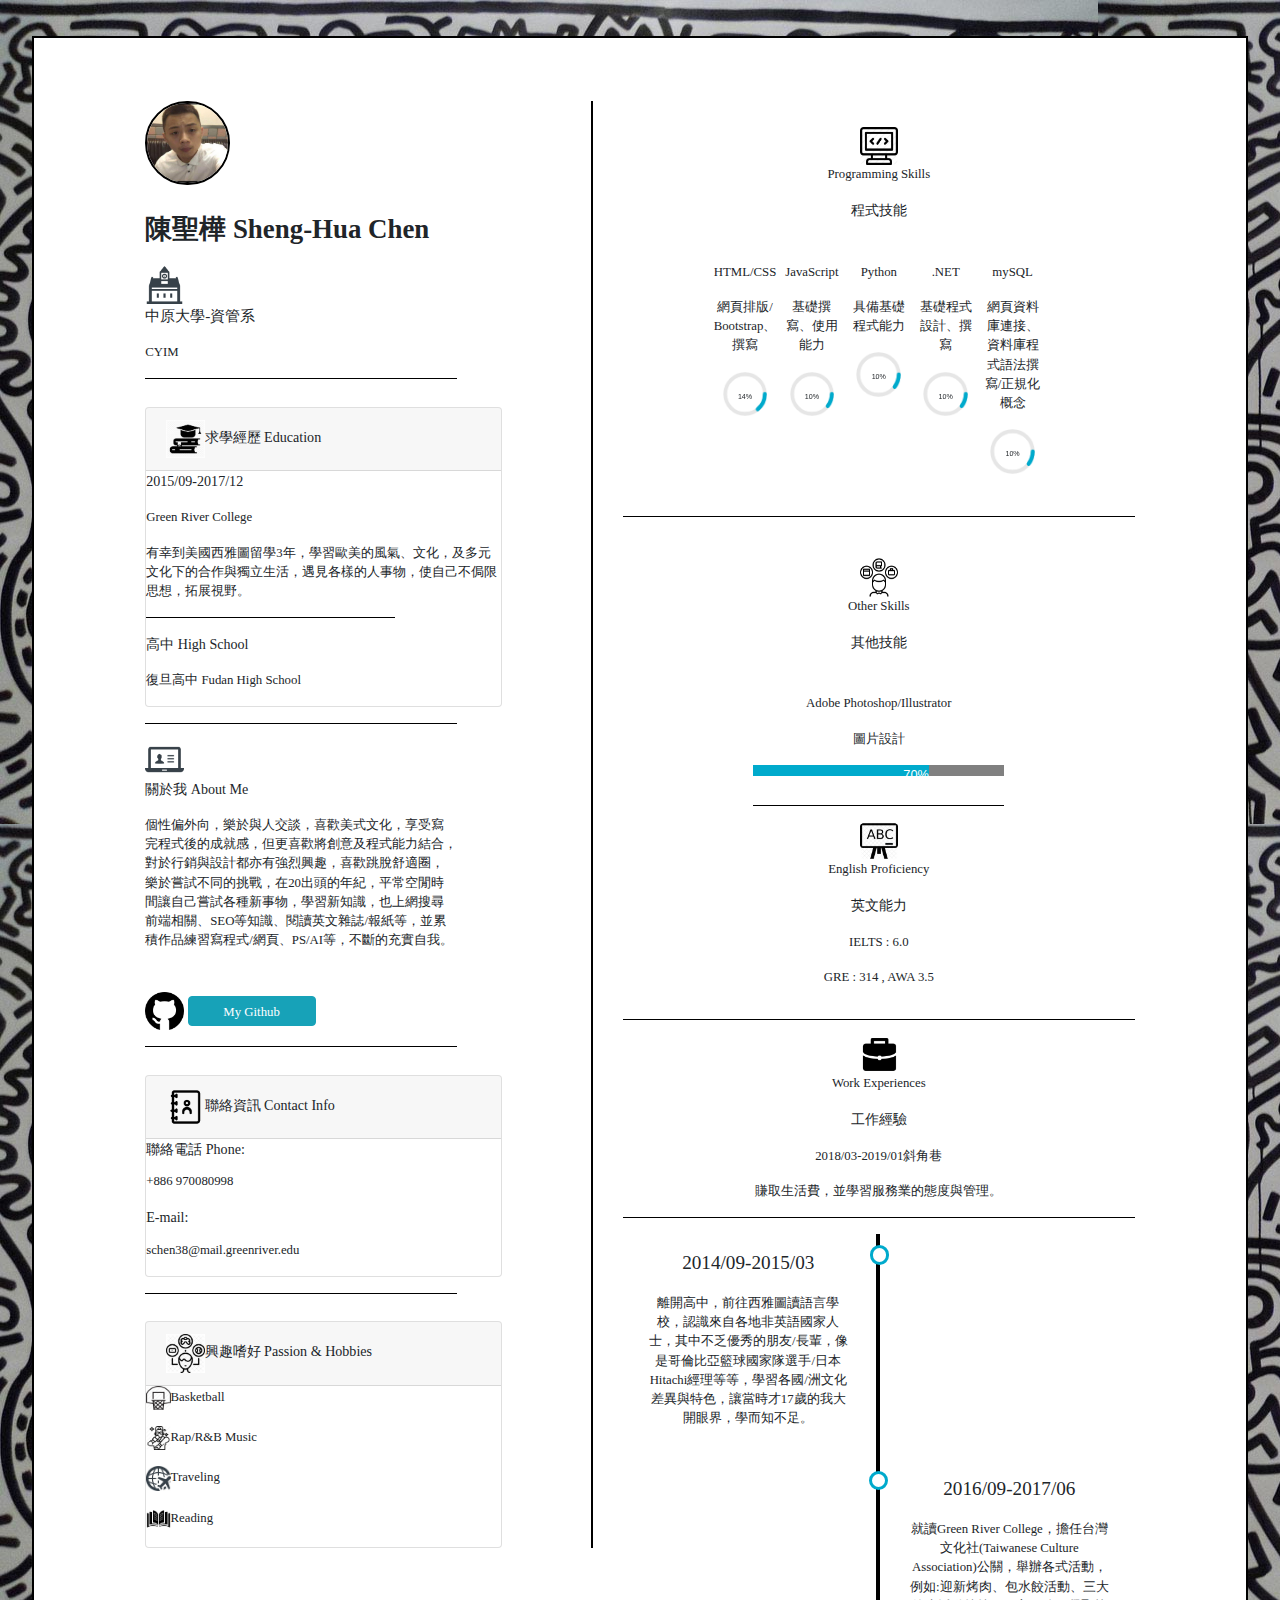
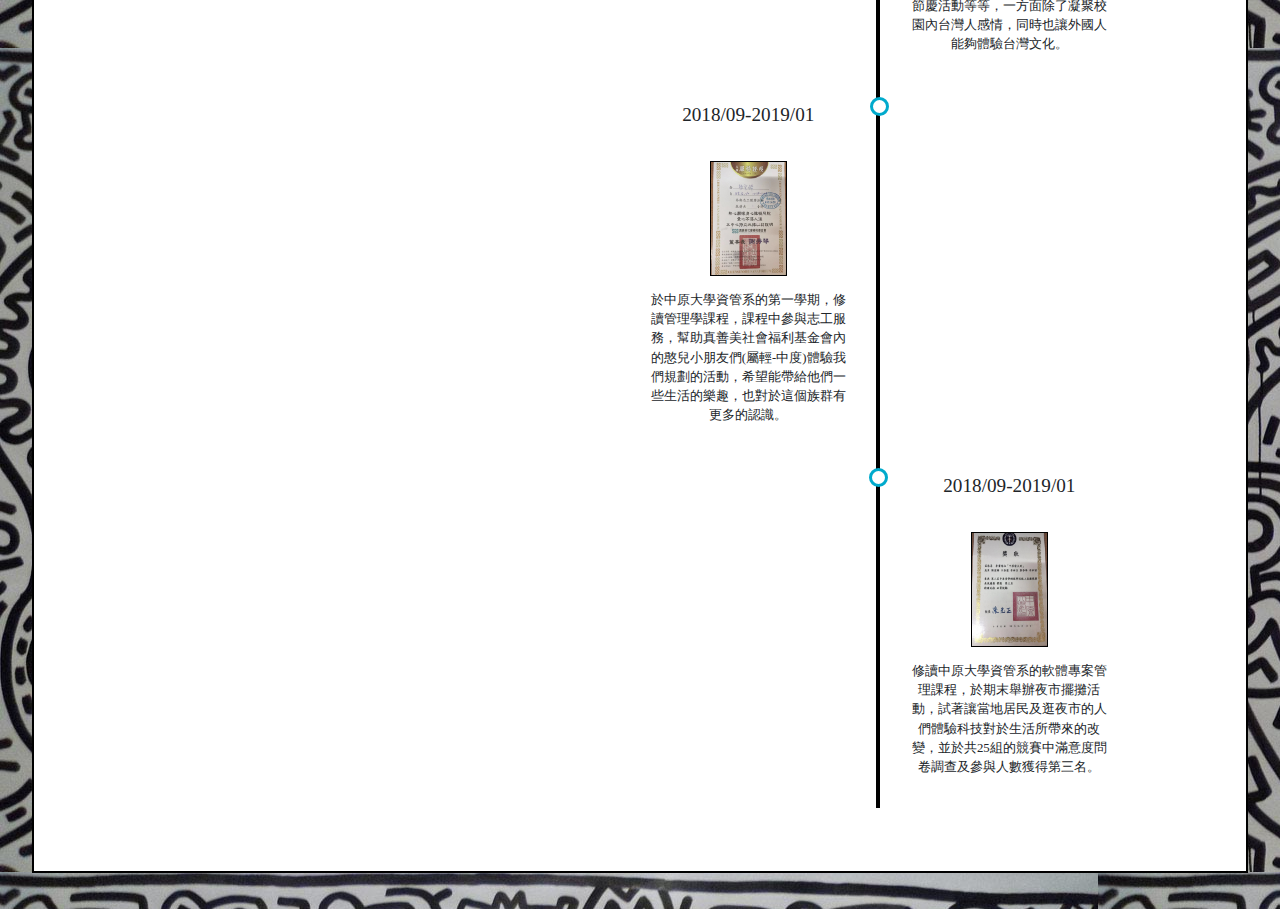
==== commit 65b70b7b: "Update resume.html" ====
--- a/resume.html
+++ b/resume.html
@@ -95,10 +95,6 @@
 		width: 1.9vmax;
 		height: 1.9vmax;
 	}
-	.circleChart{
-    		max-width: 3.5vmax;
-   		max-height: 3.5vmax;
- 		}
 	.percent{
 		margin: 2vmax auto;
 		width:100%;
@@ -270,10 +266,10 @@
   		<div class="card">
   			<p class="card-header myh5"><img src="img/education.jpg" class="icon">求學經歷  Education</p>
   			<div>
-  				<p class="myp"><p class="myh5">2015/09-2017/12</p>Green River College</p>
+  				<p class="myh5">2015/09-2017/12</p><p class="myp">Green River College</p>
   				<p class="myp" >有幸到美國西雅圖留學3年，學習歐美的風氣、文化，及多元文化下的合作與獨立生活，遇見各樣的人事物，使自己不侷限思想，拓展視野。</p>
   				<hr width="70%" align="left" color="black">
-  				<p class="myp"><p class="myh5">高中  High School</p>復旦高中  Fudan High School</p>
+  				<p class="myh5">高中  High School</p><p class="myp">復旦高中  Fudan High School</p>
   			</div>
   		</div>
   		<hr width="70%" align="left" color="black">
